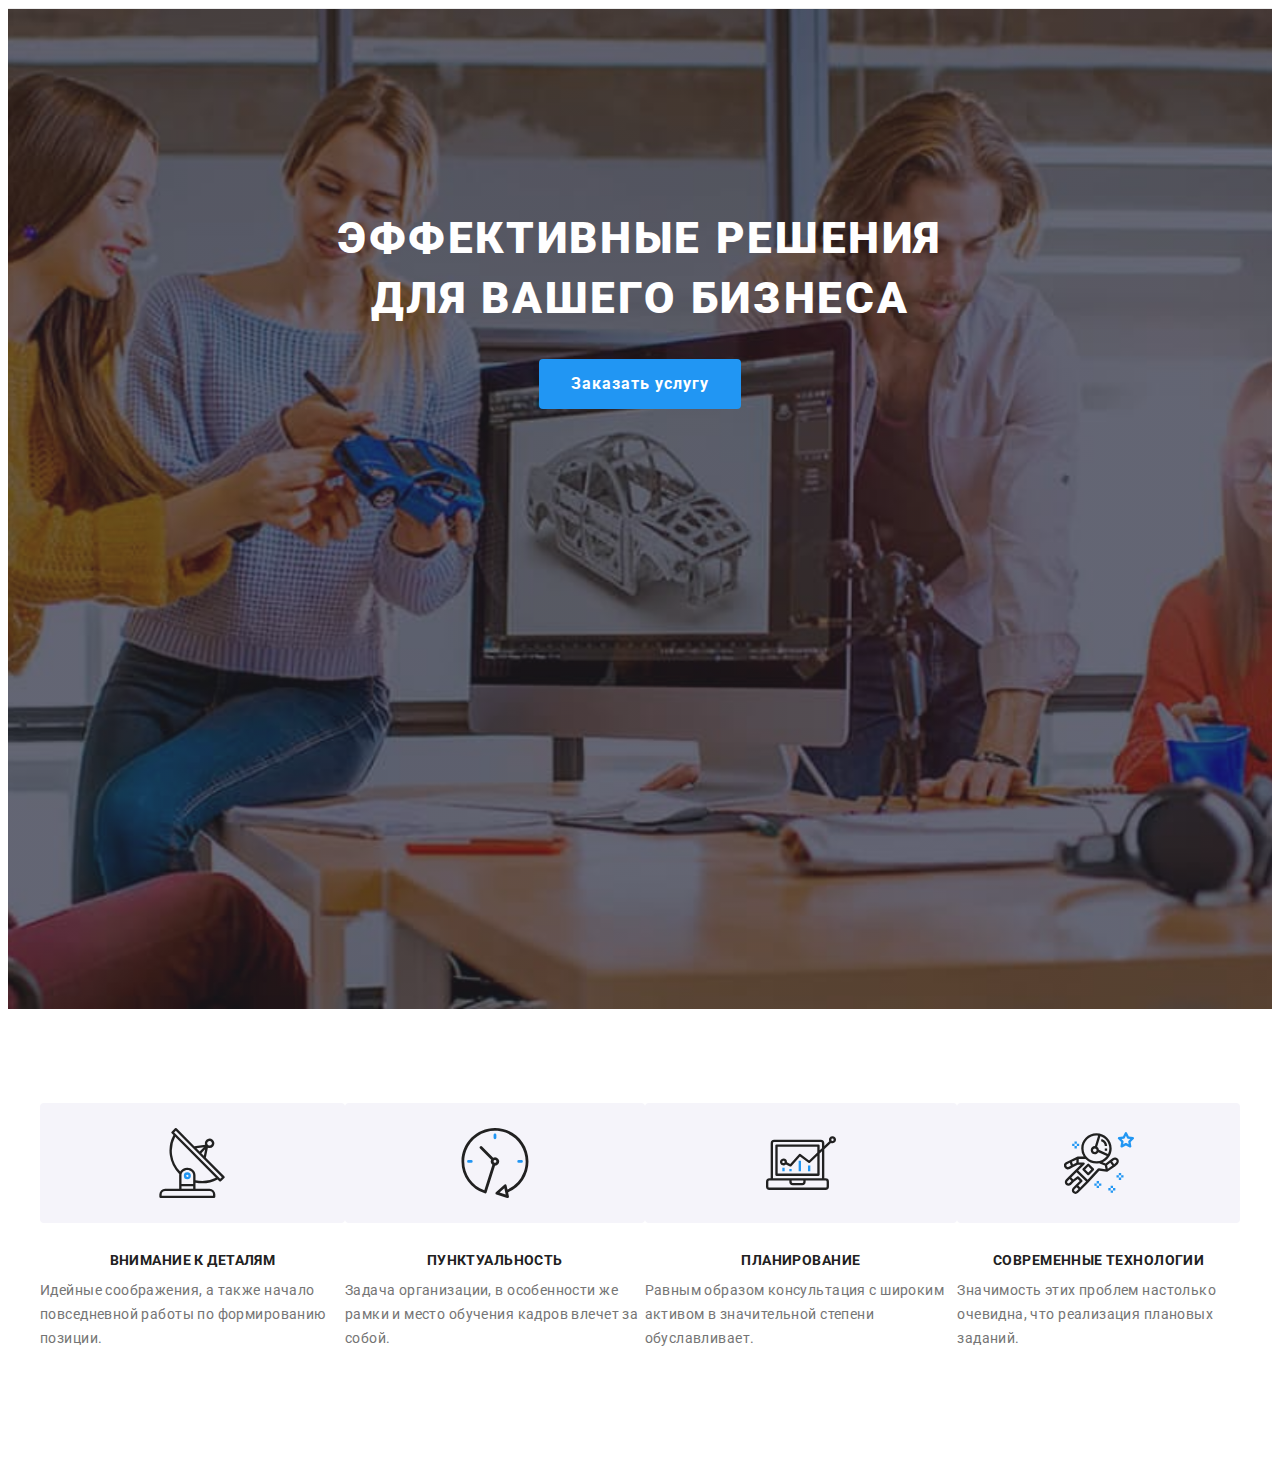
==== index.html @ 1b06b819 "add css" ====
<!DOCTYPE html>
<html lang="ru">

<head>
    <meta charset="UTF-8">
    <meta http-equiv="X-UA-Compatible" content="IE=edge">
    <meta name="viewport" content="width=device-width, initial-scale=1.0">
    <title>WebStudio</title>
    <link rel="preconnect" href="https://fonts.googleapis.com">
    <link rel="preconnect" href="https://fonts.gstatic.com" crossorigin>
    <link href="https://fonts.googleapis.com/css2?family=Raleway:wght@700&family=Roboto:wght@400;500;700;900&display=swap"
        rel="stylesheet">
    <link rel="stylesheet" href="https://cdnjs.cloudflare.com/ajax/libs/modern-normalize/1.1.0/modern-normalize.min.css"
        integrity="sha512-wpPYUAdjBVSE4KJnH1VR1HeZfpl1ub8YT/NKx4PuQ5NmX2tKuGu6U/JRp5y+Y8XG2tV+wKQpNHVUX03MfMFn9Q=="
        crossorigin="anonymous" referrerpolicy="no-referrer" />
    <link rel="stylesheet" href="./css/styles.css" />
    <link rel="stylesheet" href="./css/main.css" />
</head>

<body>

    <!--Шапка сайта-->
    
    <header class="header">
        <!-- <div class="container header__container">
            <a href="./index.html" class="logo"><span class="logo logo--accent">Web</span>Studio</a> -->

            <!--Навигация на другие страницы-->

            <!-- <nav class="site-nav">
                <ul class="site-nav__list">
                    <li class="site-nav__item">
                        <a href="./index.html" class="site-nav__link site-nav__link--current">Студия</a>
                    </li>
                    <li class="site-nav__item">
                        <a href="./portfolio.html" class="site-nav__link">Портфолио</a>
                    </li>
                    <li class="site-nav__item">
                        <a href="" class="site-nav__link">Контакты</a>
                    </li>
                </ul> -->
            </nav>

            <!--Контактная информация-->

            <!-- <ul class="contacts">
                <li class="contacts__item">                                           
                    <a href="mailto:info@devstudio.com" class="contacts__link contacts-link--padding">
                        <svg class="contacts__icon" width="16px" height="12px">
                        <use href="images/icons.svg#icon-envelope-hover"></use>
                    </svg>info@devstudio.com</a>
                </li>
                <li class="contacts__item">
                    <a href="tel:+380961111111" class="contacts__link contacts-link-header">
                        <svg class="contacts__icon" width="10px" height="16px">
                            <use href="images/icons.svg#icon-smartphone"></use>
                        </svg>+38 096 111 11 11</a>
                </li>
            </ul>
        </div> -->
    </header>

    <main>

        <!--Герой-->

        <section class="hero">
            <div class="container">

                <h1 class="hero__title">Эффективные решения <br/> для вашего бизнеса</h1>
                <button type="button" class="button" data-modal-open>Заказать услугу</button>
            </div>
        </section>

        <!-- Преимущества -->

        <section class="section">
            <div class="container">
                <h2 class="section__title visually-hidden">Наши преимущества</h2>
                <ul class="features">
                    <li class="features__item">
                        <div class="features__thumb">
                            <svg class="features__icon" width="70px" height="70px">
                                <use href="images/icons.svg#icon-antenna"></use>
                            </svg>
                        </div>
                        <h3 class="features__title">Внимание к деталям</h3>
                        <p class="features__text">Идейные соображения, а также начало повседневной работы по формированию позиции.</p>
                    </li>
                    <li class="features__item features__item--punctuality">
                        <div class="features__thumb">
                            <svg class="features__icon" width="70px" height="70px">
                                <use href="images/icons.svg#icon-clock"></use>
                            </svg>
                        </div>
                        <h3 class="features__title">Пунктуальность</h3>
                        <p class="features__text">Задача организации, в особенности же рамки и место обучения кадров влечет за собой.</p>
                    </li>
                    <li class="features__item features__item--planning">
                        <div class="features__thumb">
                            <svg class="features__icon" width="70px" height="70px">
                                <use href="images/icons.svg#icon-diagram"></use>
                            </svg>
                        </div>
                        <h3 class="features__title">Планирование</h3>
                        <p class="features__text">Равным образом консультация с широким активом в значительной степени обуславливает.</p>
                    </li>
                    <li class="features__item features__item--technologies">
                        <div class="features__thumb">
                            <svg class="features__icon" width="70px" height="70px">
                                <use href="images/icons.svg#icon-astronaut"></use>
                            </svg>
                        </div>
                        <h3 class="features__title">Современные технологии</h3>
                        <p class="features__text">Значимость этих проблем настолько очевидна, что реализация плановых заданий.</p>
                    </li>
                </ul>
            </div>
        </section>

        <!-- Род занятий -->

        <!-- <section class="section--work section">
            <div class="container">
                <h2 class="section__title">Чем мы занимаемся</h2>
                <ul class="work">
                    <li class="work__item">
                        <div class="work__wrap">
                            <img src="./images/programer-work-place.jpg" alt="Крупный план рабоего стола с планшетом и схемами разрботчика"
                                width="370" class="work-img">
                                <p class="work__text">Десктопные приложения</p>
                        </div>
                    </li>
                    <li class="work__item">
                        <div class="work__wrap">
                            <img src="./images/mobile-interface-design-process.jpg"
                                alt="Процесс разработки дизайна интерфейса мобильного приложения" width="370" class="work-img">
                            <p class="work__text">Мобильные приложения</p>
                        </div>
                    </li>
                    <li class="work__item">
                        <div class="work__wrap">
                            <img src="./images/web-design-choose-colour.jpg" alt="Творчиский момент выбора цветовой палитры веб дизайнером"
                                width="370" class="work-img">
                            <p class="work__text">Дизайнерские решения</p>
                        </div>
                    </li>
                </ul>
            </div>
        </section> -->

        <!--Команда-->

        <!-- <section class="section--team section">
            <div class="container">
                <h2 class="section__title">Наша команда</h2>
                <ul class="team">
                    <li class="team__item">
                        <img src="./images/Product-Designer.jpg" alt="Член команды. Product Designer" width="270" class="team-img">
                        <div class="team__wrap">
                            <h3 class="team__title">Игорь Демьяненко</h3>
                            <p class="team__content">Product Designer</p>
                            <ul class="socials">
                                <li class="socials__item">
                                    <a href="" class="socials__link">
                                        <svg class="socials__icon" width="20px" height="20px">
                                            <use href="images/icons.svg#icon-instagram"></use>
                                        </svg>
                                    </a>
                                </li>
                                <li class="socials__item">
                                    <a href="" class="socials__link">
                                        <svg class="socials__icon" width="20px" height="20px">
                                            <use href="images/icons.svg#icon-twitter"></use>
                                        </svg>
                                    </a>
                                </li>
                                <li class="socials__item">
                                    <a href="" class="socials__link">
                                        <svg class="socials__icon" width="20px" height="20px">
                                            <use href="images/icons.svg#icon-facebook"></use>
                                        </svg>
                                    </a>
                                </li>
                                <li class="socials__item">
                                    <a href="" class="socials__link">
                                        <svg class="socials__icon" width="20px" height="20px">
                                            <use href="images/icons.svg#icon-linkedin"></use>
                                        </svg>
                                    </a>
                                </li>
                            </ul>
                        </div>
                    </li>
                    <li class="team__item">
                        <img src="./images/Frontend-Developer.jpg" alt="Член команды. Frontend Developer" width="270" class="team-img">
                        <div class="team__wrap">
                            <h3 class="team__title">Ольга Репина</h3>
                            <p class="team__content">Frontend Developer</p>
                            <ul class="socials">
                                <li class="socials__item">
                                    <a href="" class="socials__link socials__link">
                                        <svg class="socials__icon" width="20px" height="20px">
                                            <use href="images/icons.svg#icon-instagram"></use>
                                        </svg>
                                    </a>
                                </li>
                                <li class="socials__item">
                                    <a href="" class="socials__link">
                                        <svg class="socials__icon" width="20px" height="20px">
                                            <use href="images/icons.svg#icon-twitter"></use>
                                        </svg>
                                    </a>
                                </li>
                                <li class="socials__item">
                                    <a href="" class="socials__link">
                                        <svg class="socials__icon" width="20px" height="20px">
                                            <use href="images/icons.svg#icon-facebook"></use>
                                        </svg>
                                    </a>
                                </li>
                                <li class="socials__item">
                                    <a href="" class="socials__link">
                                        <svg class="socials__icon" width="20px" height="20px">
                                            <use href="images/icons.svg#icon-linkedin"></use>
                                        </svg>
                                    </a>
                                </li>
                            </ul>
                        </div>
                    </li>
                    <li class="team__item">
                        <img src="./images/Marketing.jpg" alt="Член команды. Marketing" width="270" class="team-img">
                        <div class="team__wrap">
                            <h3 class="team__title">Николай Тарасов</h3>
                            <p class="team__content">Marketing</p>
                            <ul class="socials">
                                <li class="socials__item">
                                    <a href="" class="socials__link">
                                        <svg class="socials__icon" width="20px" height="20px">
                                            <use href="images/icons.svg#icon-instagram"></use>
                                        </svg>
                                    </a>
                                </li>
                                <li class="socials__item">
                                    <a href="" class="socials__link">
                                        <svg class="socials__icon" width="20px" height="20px">
                                            <use href="images/icons.svg#icon-twitter"></use>
                                        </svg>
                                    </a>
                                </li>
                                <li class="socials__item">
                                    <a href="" class="socials__link">
                                        <svg class="socials__icon" width="20px" height="20px">
                                            <use href="images/icons.svg#icon-facebook"></use>
                                        </svg>
                                    </a>
                                </li>
                                <li class="socials__item">
                                    <a href="" class="socials__link">
                                        <svg class="socials__icon" width="20px" height="20px">
                                            <use href="images/icons.svg#icon-linkedin"></use>
                                        </svg>
                                    </a>
                                </li>
                            </ul>
                        </div>
                    </li>
                    <li class="team__item">
                        <img src="./images/UI-Designer.jpg" alt="Член команды. UI Designer" width="270" class="team-img">
                        <div class="team__wrap">
                            <h3 class="team__title">Михаил Ермаков</h3>
                            <p class="team__content">UI Designer</p>
                            <ul class="socials">
                                <li class="socials__item">
                                    <a href="" class="socials__link">
                                        <svg class="socials__icon" width="20px" height="20px">
                                            <use href="images/icons.svg#icon-instagram"></use>
                                        </svg>
                                    </a>
                                </li>
                                <li class="socials__item">
                                    <a href="" class="socials__link">
                                        <svg class="socials__icon" width="20px" height="20px">
                                            <use href="images/icons.svg#icon-twitter"></use>
                                        </svg>
                                    </a>
                                </li>
                                <li class="socials__item">
                                    <a href="" class="socials__link">
                                        <svg class="socials__icon" width="20px" height="20px">
                                            <use href="images/icons.svg#icon-facebook"></use>
                                        </svg>
                                    </a>
                                </li>
                                <li class="socials__item">
                                    <a href="" class="socials__link">
                                        <svg class="socials__icon" width="20px" height="20px">
                                            <use href="images/icons.svg#icon-linkedin"></use>
                                        </svg>
                                    </a>
                                </li>
                            </ul>
                        </div>
                    </li>
                </ul>
            </div>
        </section> -->

        <!-- Clients -->
        <!-- <section class="clients-section section">
            <div class="container">
                <h2 class="section__title">Постоянные клиенты</h2>
                <ul class="clients">
                    <li class="clients__item">
                        <a href="" class="clients__link">
                            <svg class="clients__icon" width="106px" height="60px">
                                <use href="images/icons.svg#icon-Logo-1"></use>
                            </svg>
                        </a>
                    </li>
                    <li class="clients__item">
                        <a href="" class="clients__link">
                            <svg class="clients__icon" width="106px" height="60px">
                                <use href="images/icons.svg#icon-Logo-2"></use>
                            </svg>
                        </a>
                    </li>
                    <li class="clients__item">
                        <a href="" class="clients__link">
                            <svg class="clients__icon" width="106px" height="60px">
                                <use href="images/icons.svg#icon-Logo-3"></use>
                            </svg>
                        </a>
                    </li>
                    <li class="clients__item">
                        <a href="" class="clients__link">
                            <svg class="clients__icon" width="106px" height="60px">
                                <use href="images/icons.svg#icon-Logo-4"></use>
                            </svg>
                        </a>
                    </li>
                    <li class="clients__item">
                        <a href="" class="clients__link">
                            <svg class="clients__icon" width="106px" height="60px">
                                <use href="images/icons.svg#icon-Logo-5"></use>
                            </svg>
                        </a>
                    </li>
                    <li class="clients__item">
                        <a href="" class="clients__link">
                            <svg class="clients__icon" width="106px" height="60px">
                                <use href="images/icons.svg#icon-Logo-6"></use>
                            </svg>
                        </a>
                    </li>
                </ul>
            </div>
        </section>  -->

    </main>

    <!--Футер-->

    <!-- <footer class="footer">
        <section class="container container--footer">
            <div class="footer__address">
            <a href="./index.html" class="logo logo--white"><span class="logo logo--accent">Web</span>Studio</a>
            <address class="address__page">
                <ul class="address">
                    <li class="address__item">
                        <a href="https://goo.gl/maps/abhT5cTDyqeb4DfZ7" target="_blank" rel="noopener noreferrer" class="location link">г. Киев,
                            пр-т Леси Украинки, 26</a>
                        </li>
                    <li class="address__item">
                        <a href="mailto:info@example.com" class="contacts__link contacts__link-address">info@example.com</a>
                    </li>
                    <li class="address__item">
                        <a href="tel:+380991111111" class="contacts__link contacts__link-address">+38 099 111 11 11</a>
                    </li>
                </ul>
            </address>
            </div>
            <div class="join">
                <h3 class="join__title">присоединяйтесь</h3>
                <ul class="socials socials--margin">
                    <li class="socials__item ">
                        <a href="" class="socials__link">
                            <svg class="socials__icon" width="20px" height="20px">
                                <use href="images/icons.svg#icon-instagram"></use>
                            </svg>
                        </a>
                    </li>
                    <li class="socials__item ">
                        <a href="" class="socials__link">
                            <svg class="socials__icon" width="20px" height="20px">
                                <use href="images/icons.svg#icon-twitter"></use>
                            </svg>
                        </a>
                    </li>
                    <li class="socials__item ">
                        <a href="" class="socials__link">
                            <svg class="socials__icon" width="20px" height="20px">
                                <use href="images/icons.svg#icon-facebook"></use>
                            </svg>
                        </a>
                    </li>
                    <li class="socials__item ">
                        <a href="" class="socials__link">
                            <svg class="socials__icon" width="20px" height="20px">
                                <use href="images/icons.svg#icon-linkedin"></use>
                            </svg>
                        </a>
                    </li>
                </ul>
            </div>
            <div class="sub">
                <h3 class="join__title">Подпишитесь на рассылку</h3>
                <form class="sub__form">
                    <div class="sub__wrap">
                        <label for="user-email"></label>
                        <input 
                            type="text" 
                            name="user-email" 
                            id="user-email"
                            class="sub__input"
                            placeholder="E-mail"
                            required>
                        <button class="button sub__btn"><span>Подписаться</span>
                            <svg width="24px" height="24px" class="sub__icon">
                                <use href="./images/icons.svg#icon-send"></use>
                            </svg>
                        </button>
                    </div>
                </form>
            </div>
        </section>
    </footer> -->

    <!-- Модальное окно -->

    <!-- <div class="backdrop is-hidden" data-modal>
        <div class="modal">
            <button class="modal__close-button" data-modal-close>
                <svg width="11px" height="11px">
                    <use href="images/icons.svg#icon-close-btn"></use>
                </svg>
            </button>
            <p class="modal__title">Оставьте свои данные, мы вам перезвоним</p>
            <form class="modal__form">
                <label class="modal__label">Имя 
                    <span class="modal__input-wrap">
                        <input type="text" name="user-name" class="modal__input" required> 
                        <svg width="18px" height="18px" class="modal__icon">
                            <use href="./images/icons.svg#icon-person-black"></use>
                        </svg>
                    </span>
                </label>
                <label class="modal__label">Телефон
                    <span class="modal__input-wrap">
                        <input type="text" name="user-tel" class="modal__input" required>
                        <svg width="18px" height="18px" class="modal__icon">
                            <use href="./images/icons.svg#icon-phone-black"></use>
                        </svg>
                    </span>
                </label>
                <label class="modal__label">Почта
                    <span class="modal__input-wrap">
                        <input type="text" name="user-mail" class="modal__input" required>
                        <svg width="18px" height="18px" class="modal__icon">
                            <use href="./images/icons.svg#icon-email-black"></use>
                        </svg>
                    </span>
                </label>            
                <label class="modal__label">Комментарий
                    <textarea name="modal__coments" class="modal__coments" placeholder="Введите текст"></textarea>
                </label>
                <div class="modal__check-wrap">
                    <input type="checkbox" class="modal__check visually-hidden" id="modal__check" name="modal__check" />
                    <label for="modal__check" class="modal__check-text">
                        <span class="modal__check-span">
                            <svg class="modal__check-icon" width="16" height="15">
                                <use href="./images/icons.svg#icon-check">
                                </use>
                            </svg>
                        </span>
                        Соглашаюсь с рассылкой и принимаю &#160; <a href="" class="modal__check-link">Условия договора</a>
                    </label>
                </div>  
                <div class="modal__btn">               
                <button type="submit" class="button">Отправить</button>
                </div> 
                
            </form>
        </div>
    </div> -->

    <script src="./js/modal.js"></script>

</body>

</html>
---- css/styles.css ----
/* Header */
/* Hero */
/* Button */
/* Section */
/* Features */
/* Work */
/* Team */
/* Socials */
/* Clients */
/* Footer */
/* Join */

/* Portfolio Page */

/*Filter */
/* Portfolio */
/* Modal */
/* Sub */
---- css/main.css ----
:root {
  --title-text-color: #212121;
  --primary-text-color: #757575;
  --accent-color: #2196f3;
  --secondary-bgc: #f5f4fa;
  --primary-white-color: #ffffff;
  --primary-black-color: #000000;
  --secondary-black-color: #2f303a;
  --secondary-btn-color: #188ce8;
  --secondary-border-color: #eeeeee;
  --primary-border-color: #ececec;
  --border-color: #afb1b8;
  --socials-bg-color: rgba(255, 255, 255, 0.1);
  --top-color: rgba(33, 150, 243, 0.9);
}

ul {
  padding: 0;
  margin: 0;
  list-style: none;
}

h1,
h2,
h3,
p {
  margin: 0;
}

.section.no-padding {
  padding-top: 0;
  padding-bottom: 0;
}

body {
  background-color: var(--primary-white-color);
  color: var(--primary-text-color);
  font-family: 'Roboto', sans-serif;
  letter-spacing: 0.03em;
  font-size: 14px;
  line-height: 1.14;
  -webkit-box-sizing: border-box;
  box-sizing: border-box;
}

img {
  display: block;
  max-width: 100%;
  height: auto;
}

.visually-hidden {
  position: absolute;
  white-space: nowrap;
  width: 1px;
  height: 1px;
  overflow: hidden;
  border: 0;
  padding: 0;
  clip: rect(0 0 0 0);
  -webkit-clip-path: inset(50%);
  clip-path: inset(50%);
  margin: -1px;
}

.is-hidden {
  opacity: 0;
  pointer-events: none;
  visibility: hidden;
}

.container {
  margin: auto auto;
  padding: 0 15px;
}

@media screen and (min-width: 480px) {
  .container {
    width: 480px;
  }
}
@media screen and (min-width: 768px) {
  .container {
    width: 768px;
  }
}
@media screen and (min-width: 1200px) {
  .container {
    width: 1200px;
  }
}

.button {
  padding: 10px 32px;
  border-radius: 4px;
  min-width: 200px;
  font-weight: 700;
  font-size: 16px;
  line-height: 1.88;
  letter-spacing: 0.06em;
  text-align: center;
  cursor: pointer;
  border: none;
  font-family: inherit;
  -webkit-transition: background-color 250ms cubic-bezier(0.4, 0, 0.2, 1);
  transition: background-color 250ms cubic-bezier(0.4, 0, 0.2, 1);
  color: var(--primary-white-color);
  background-color: var(--accent-color);
}

.button:hover,
.button:focus {
  background-color: var(--secondary-btn-color);
}

.logo {
  font-family: 'Raleway', sans-serif;
  font-size: 26px;
  line-height: 1.2;
  font-weight: 700;
  text-decoration: none;
  color: var(--primary-black-color);
}

.logo--white {
  color: var(--primary-white-color);
}

.logo--accent {
  color: var(--accent-color);
}

.site-nav {
  margin-left: 93px;
  font-weight: 500;
  letter-spacing: 0.02em;
  color: var(--title-text-color);
}

.site-nav__list {
  display: -webkit-box;
  display: -ms-flexbox;
  display: flex;
}

.site-nav__item + .site-nav__item {
  margin-left: 50px;
}

.site-nav__link {
  display: block;
  padding: 32px 0;
  text-decoration: none;
  position: relative;
  -webkit-transition: color 250ms cubic-bezier(0.4, 0, 0.2, 1);
  transition: color 250ms cubic-bezier(0.4, 0, 0.2, 1);
  color: var(--title-text-color);
}

.site-nav__link:hover,
.site-nav__link:focus {
  color: var(--accent-color);
}

.site-nav__link--current {
  color: var(--accent-color);
}

.site-nav__link--current::after {
  content: '';
  width: 100%;
  height: 4px;
  position: absolute;
  background-color: var(--accent-color);
  left: 0;
  bottom: -1px;
  border-radius: 2px;
}

.contacts {
  display: -webkit-box;
  display: -ms-flexbox;
  display: flex;
  -webkit-box-align: center;
  -ms-flex-align: center;
  align-items: center;
  margin-left: auto;
  font-weight: 500;
  letter-spacing: 0.02em;
}

.contacts__item + .contacts__item {
  margin-left: 50px;
}

.contacts__icon {
  margin-right: 10px;
  fill: currentColor;
}

.contacts__icon:hover {
  fill: var(--accent-color);
}

.contacts__link {
  display: -webkit-box;
  display: -ms-flexbox;
  display: flex;
  padding: 32px 0;
  -webkit-box-align: center;
  -ms-flex-align: center;
  align-items: center;
  -webkit-transition: color 250ms cubic-bezier(0.4, 0, 0.2, 1);
  transition: color 250ms cubic-bezier(0.4, 0, 0.2, 1);
  color: var(--primary-text-color);
  text-decoration: none;
}

.contacts__link-address {
  padding: 0;
}

.contacts__link:hover,
.contacts__link:focus {
  color: var(--accent-color);
}

.backdrop {
  position: fixed;
  top: 0;
  width: 100vw;
  height: 100vh;
  -webkit-transition: opacity 250ms cubic-bezier(0.4, 0, 0.2, 1),
    visibility 250ms cubic-bezier(0.4, 0, 0.2, 1);
  transition: opacity 250ms cubic-bezier(0.4, 0, 0.2, 1),
    visibility 250ms cubic-bezier(0.4, 0, 0.2, 1);
  background-color: rgba(0, 0, 0, 0.2);
}

.modal {
  position: absolute;
  top: 50%;
  left: 50%;
  -webkit-transform: translate(-50%, -50%);
  transform: translate(-50%, -50%);
  padding: 40px;
  width: 528px;
  height: 581px;
  background-color: var(--primary-white-color);
  -webkit-box-shadow: 0px 1px 3px rgba(0, 0, 0, 0.12), 0px 1px 1px rgba(0, 0, 0, 0.14),
    0px 2px 1px rgba(0, 0, 0, 0.2);
  box-shadow: 0px 1px 3px rgba(0, 0, 0, 0.12), 0px 1px 1px rgba(0, 0, 0, 0.14),
    0px 2px 1px rgba(0, 0, 0, 0.2);
  border-radius: 4px;
}

.modal__close-button {
  position: absolute;
  top: 8px;
  right: 8px;
  width: 30px;
  height: 30px;
  background-color: transparent;
  border: 1px solid rgba(0, 0, 0, 0.1);
  border-radius: 50%;
  -webkit-transition: fill 250ms cubic-bezier(0.4, 0, 0.2, 1);
  transition: fill 250ms cubic-bezier(0.4, 0, 0.2, 1);
  cursor: pointer;
}

.modal__close-button:focus,
.modal__close-button:hover {
  fill: var(--accent-color);
}

.modal__title {
  margin-bottom: 12px;
  font-weight: 700;
  font-size: 20px;
  line-height: 1.15;
  text-align: center;
  color: var(--title-text-color);
}

.modal__icon {
  position: absolute;
  left: 12px;
  top: 50%;
  -webkit-transform: translateY(-50%);
  transform: translateY(-50%);
}

.modal__label {
  display: block;
  margin-bottom: 10px;
  font-size: 12px;
  line-height: 1.17;
  letter-spacing: 0.01em;
}

.modal__form > .modal__label:nth-child(4) {
  margin-bottom: 0px;
}

.modal__input {
  padding-left: 35px;
  width: 100%;
  height: 40px;
  border: 1px solid rgba(33, 33, 33, 0.2);
  border-radius: 4px;
}

.modal__input-wrap {
  display: block;
  position: relative;
  margin-top: 4px;
}

.modal__coments {
  display: block;
  margin-top: 4px;
  padding: 12px 16px;
  width: 100%;
  height: 120px;
  font-size: 12px;
  line-height: 14px;
  letter-spacing: 0.01em;
  color: rgba(117, 117, 117, 0.5);
  border: 1px solid rgba(33, 33, 33, 0.2);
  border-radius: 4px;
  resize: none;
}

.modal__coments::-webkit-input-placeholder {
  color: rgba(117, 117, 117, 0.5);
}

.modal__coments:-ms-input-placeholder {
  color: rgba(117, 117, 117, 0.5);
}

.modal__coments::-ms-input-placeholder {
  color: rgba(117, 117, 117, 0.5);
}

.modal__coments::placeholder {
  color: rgba(117, 117, 117, 0.5);
}

.modal__btn {
  display: -webkit-box;
  display: -ms-flexbox;
  display: flex;
  -webkit-box-pack: center;
  -ms-flex-pack: center;
  justify-content: center;
  margin-top: 30px;
}

.modal__input:focus,
.modal__coments:focus,
.modal__check:focus {
  outline: 1px solid var(--accent-color);
  border: transparent;
}

.modal__input:focus + .modal__icon {
  fill: var(--accent-color);
}

.modal__check-wrap {
  display: -webkit-box;
  display: -ms-flexbox;
  display: flex;
  -webkit-box-pack: center;
  -ms-flex-pack: center;
  justify-content: center;
  margin-top: 20px;
}

.modal__check-text {
  display: -webkit-box;
  display: -ms-flexbox;
  display: flex;
  -webkit-box-align: center;
  -ms-flex-align: center;
  align-items: center;
  letter-spacing: 1.71;
}

.modal__check-link {
  color: var(--accent-color);
  text-decoration: underline;
  cursor: pointer;
}

.modal__check-span {
  display: -webkit-box;
  display: -ms-flexbox;
  display: flex;
  -webkit-box-align: center;
  -ms-flex-align: center;
  align-items: center;
  -webkit-box-pack: center;
  -ms-flex-pack: center;
  justify-content: center;
  margin-right: 5px;
  width: 16px;
  height: 15px;
  border: 2px solid var(--title-text-color);
  border-radius: 2px;
}

.modal__check-icon {
  fill: transparent;
}

.modal__check:checked + .modal__check-text > .modal__check-span {
  background-color: var(--accent-color);
  border: none;
}

.modal__check:focus + .modal__check-text > .modal__check-span {
  outline: 2px solid var(--accent-color);
  border: none;
}

.section {
  padding-top: 94px;
  padding-bottom: 94px;
}

.section__title {
  margin-top: 0;
  margin-bottom: 50px;
  font-weight: 700;
  font-size: 36px;
  line-height: 1.17;
  text-align: center;
  color: var(--title-text-color);
}

.section--team {
  background-color: var(--secondary-bgc);
}

.section--work {
  padding-top: 0;
}

.socials {
  display: -webkit-box;
  display: -ms-flexbox;
  display: flex;
  -webkit-box-pack: center;
  -ms-flex-pack: center;
  justify-content: center;
  margin-top: 16px;
}

.socials--margin {
  margin-top: 20px;
}

.socials__item {
  width: 44px;
  height: 44px;
}

.socials__item + .socials__item {
  margin-left: 10px;
}

.socials__link {
  display: -webkit-box;
  display: -ms-flexbox;
  display: flex;
  -webkit-box-align: center;
  -ms-flex-align: center;
  align-items: center;
  -webkit-box-pack: center;
  -ms-flex-pack: center;
  justify-content: center;
  width: 100%;
  height: 100%;
  -webkit-transition: background-color 250ms cubic-bezier(0.4, 0, 0.2, 1),
    color 250ms cubic-bezier(0.4, 0, 0.2, 1);
  transition: background-color 250ms cubic-bezier(0.4, 0, 0.2, 1),
    color 250ms cubic-bezier(0.4, 0, 0.2, 1);
  color: #afb1b8;
  outline: var(--accent-color);
  background-color: var(--socials-bg-color);
  border-radius: 50%;
}

.socials__link:hover,
.socials__link:focus {
  background-color: var(--accent-color);
  color: var(--primary-white-color);
}

.socials__icon {
  fill: currentColor;
}

.join {
  margin-left: 70px;
}

.join__title {
  font-family: Roboto;
  font-weight: 700;
  font-size: 14px;
  line-height: 1.14;
  letter-spacing: 0.03em;
  color: var(--primary-white-color);
  text-transform: uppercase;
}

.filter {
  display: -webkit-box;
  display: -ms-flexbox;
  display: flex;
  -webkit-box-pack: center;
  -ms-flex-pack: center;
  justify-content: center;
  margin-bottom: 50px;
}

.filter__button {
  font-family: inherit;
  color: var(--title-text-color);
  font-weight: 500;
  font-size: 16px;
  line-height: 1.62;
  letter-spacing: 0.03em;
  text-align: center;
  cursor: pointer;
  padding: 6px 22px;
  border-radius: 4px;
  outline: none;
  -webkit-transition: background-color 250ms cubic-bezier(0.4, 0, 0.2, 1),
    color 250ms cubic-bezier(0.4, 0, 0.2, 1), -webkit-box-shadow 250ms cubic-bezier(0.4, 0, 0.2, 1);
  transition: background-color 250ms cubic-bezier(0.4, 0, 0.2, 1),
    color 250ms cubic-bezier(0.4, 0, 0.2, 1), -webkit-box-shadow 250ms cubic-bezier(0.4, 0, 0.2, 1);
  transition: background-color 250ms cubic-bezier(0.4, 0, 0.2, 1),
    box-shadow 250ms cubic-bezier(0.4, 0, 0.2, 1), color 250ms cubic-bezier(0.4, 0, 0.2, 1);
  transition: background-color 250ms cubic-bezier(0.4, 0, 0.2, 1),
    box-shadow 250ms cubic-bezier(0.4, 0, 0.2, 1), color 250ms cubic-bezier(0.4, 0, 0.2, 1),
    -webkit-box-shadow 250ms cubic-bezier(0.4, 0, 0.2, 1);
  border: none;
}

.filter__button:focus,
.filter__button:hover {
  color: var(--primary-white-color);
  background-color: var(--accent-color);
  -webkit-box-shadow: 0px 1px 1px rgba(0, 0, 0, 0.12), 0px 4px 4px rgba(0, 0, 0, 0.06),
    1px 4px 6px rgba(0, 0, 0, 0.16);
  box-shadow: 0px 1px 1px rgba(0, 0, 0, 0.12), 0px 4px 4px rgba(0, 0, 0, 0.06),
    1px 4px 6px rgba(0, 0, 0, 0.16);
  border-radius: 4px;
  border: none;
}

.filter__item + .filter__item {
  margin-left: 8px;
}

.sub {
  margin-left: 93px;
}

.sub__form {
  margin-top: 20px;
}

.sub__wrap {
  display: -webkit-box;
  display: -ms-flexbox;
  display: flex;
  -webkit-box-pack: center;
  -ms-flex-pack: center;
  justify-content: center;
}

.sub__input {
  padding-left: 16px;
  width: 358px;
  height: 50px;
  font-size: 16px;
  line-height: 1.25;
  background-color: transparent;
  -webkit-filter: drop-shadow(0px 4px 4px rgba(0, 0, 0, 0.15));
  filter: drop-shadow(0px 4px 4px rgba(0, 0, 0, 0.15));
  border: 1px solid rgba(255, 255, 255, 0.3);
  border-radius: 4px;
  color: rgba(255, 255, 255, 0.6);
}

.sub__btn {
  display: -webkit-box;
  display: -ms-flexbox;
  display: flex;
  -webkit-box-align: center;
  -ms-flex-align: center;
  align-items: center;
  margin-left: 12px;
  padding-left: 29px;
}

.sub__icon {
  margin-left: 10px;
}

.header {
  border-bottom: 1px solid var(--primary-border-color);
}

.header__container {
  display: -webkit-box;
  display: -ms-flexbox;
  display: flex;
  -webkit-box-align: center;
  -ms-flex-align: center;
  align-items: center;
}

.hero {
  padding: 118px 0px;
  max-width: 1600px;
  height: 400px;
  margin-left: auto;
  margin-right: auto;
  text-align: center;
  letter-spacing: 0.06em;
  background-color: var(--secondary-black-color);
  background-image: linear-gradient(rgba(47, 48, 58, 0.4), rgba(47, 48, 58, 0.4)),
    url(../images/hero-bg.jpg);
  background-repeat: no-repeat;
  background-position: center;
  background-size: cover;
}

@media screen and (min-width: 768px) {
  .hero {
    padding: 118px 0px;
    height: 400px;
  }
}

@media screen and (min-width: 1200px) {
  .hero {
    padding: 200px 0;
    height: 600px;
  }
}

.hero__title {
  margin-left: auto;
  margin-right: auto;
  margin-top: 0;
  margin-bottom: 30px;
  /* width: 360px; */
  font-weight: 900;
  font-size: 26px;
  line-height: 1.62;
  letter-spacing: 0.06em;
  text-transform: uppercase;
  color: var(--primary-white-color);
}
@media screen and (min-width: 768px) {
  .hero__title {
    /* width: 360px; */
    font-size: 26px;
    line-height: 1.62;
  }
}

@media screen and (min-width: 1200px) {
  .hero__title {
    width: 696px;
    font-size: 44px;
    line-height: 1.36;
  }
}

.features {
  /* margin-left: -30px; */
}
@media screen and (min-width: 768px) {
  .features {
    display: -webkit-box;
    display: -ms-flexbox;
    display: flex;
  }
}

@media screen and (min-width: 1200px) {
  .features {
    display: -webkit-box;
    display: -ms-flexbox;
    display: flex;
  }
}

.features__item {
  /* margin-left: 30px; */
  /* width: 270px; */
}

.features__item:not(:last-child) {
  margin-bottom: 30px;
}

.features__thumb {
  display: -webkit-box;
  display: -ms-flexbox;
  display: flex;
  -webkit-box-pack: center;
  -ms-flex-pack: center;
  justify-content: center;
  -webkit-box-align: center;
  -ms-flex-align: center;
  align-items: center;
  margin-bottom: 30px;
  height: 120px;
  background-color: var(--secondary-bgc);
  border-radius: 4px;
}

.features__title {
  margin-top: 0;
  margin-bottom: 10px;
  text-align: center;
  font-weight: 700;
  font-size: 14px;
  text-transform: uppercase;
  color: var(--title-text-color);
}

.features__text {
  margin-top: 0;
  margin-bottom: 0;
  line-height: 1.71;
  /* width: 270px; */
}

.work {
  display: -webkit-box;
  display: -ms-flexbox;
  display: flex;
  -ms-flex-wrap: wrap;
  flex-wrap: wrap;
  margin-left: -30px;
}

.work__item {
  -ms-flex-preferred-size: calc(100% / 3 - 30px);
  flex-basis: calc(100% / 3 - 30px);
  margin-left: 30px;
}

.work__wrap {
  position: relative;
}

.work__text {
  display: -webkit-box;
  display: -ms-flexbox;
  display: flex;
  -webkit-box-pack: center;
  -ms-flex-pack: center;
  justify-content: center;
  -webkit-box-align: center;
  -ms-flex-align: center;
  align-items: center;
  position: absolute;
  bottom: 0;
  left: 0;
  width: 100%;
  height: 70px;
  font-weight: 700;
  text-transform: uppercase;
  color: var(--primary-white-color);
  background: rgba(47, 48, 58, 0.8);
}

.team {
  display: -webkit-box;
  display: -ms-flexbox;
  display: flex;
  -ms-flex-wrap: wrap;
  flex-wrap: wrap;
  margin-left: -30px;
}

.team__title {
  margin-top: 0;
  margin-bottom: 10px;
  font-weight: 500;
  font-size: 16px;
  line-height: 1.19;
  color: var(--title-text-color);
}

.team__content {
  font-size: 16px;
  line-height: 1.19;
}

.team__wrap {
  padding: 30px 0;
}

.team__item {
  -ms-flex-preferred-size: calc(100% / 4 - 30px);
  flex-basis: calc(100% / 4 - 30px);
  margin-left: 30px;
  text-align: center;
  background-color: var(--primary-white-color);
  -webkit-box-shadow: 0px 1px 3px rgba(0, 0, 0, 0.12), 0px 1px 1px rgba(0, 0, 0, 0.14),
    0px 2px 1px rgba(0, 0, 0, 0.2);
  box-shadow: 0px 1px 3px rgba(0, 0, 0, 0.12), 0px 1px 1px rgba(0, 0, 0, 0.14),
    0px 2px 1px rgba(0, 0, 0, 0.2);
  border-radius: 0px 0px 4px 4px;
}

.clients {
  display: -webkit-box;
  display: -ms-flexbox;
  display: flex;
}

.clients__item {
  width: 170px;
  height: 92px;
}

.clients__item:not(:first-child) {
  margin-left: 30px;
}

.clients__link {
  display: -webkit-box;
  display: -ms-flexbox;
  display: flex;
  -webkit-box-pack: center;
  -ms-flex-pack: center;
  justify-content: center;
  -webkit-box-align: center;
  -ms-flex-align: center;
  align-items: center;
  margin: auto;
  width: 100%;
  height: 100%;
  -webkit-box-sizing: border-box;
  box-sizing: border-box;
  -webkit-transition: color 250ms cubic-bezier(0.4, 0, 0.2, 1),
    border 250ms cubic-bezier(0.4, 0, 0.2, 1);
  transition: color 250ms cubic-bezier(0.4, 0, 0.2, 1), border 250ms cubic-bezier(0.4, 0, 0.2, 1);
  color: var(--border-color);
  outline: var(--accent-color);
  border: 1px solid var(--border-color);
  border-radius: 4px;
}

.clients__link:hover,
.clients__link:focus {
  color: var(--accent-color);
  border: 1px solid var(--accent-color);
}

.clients__icon {
  fill: currentColor;
}

.container--footer {
  display: -webkit-box;
  display: -ms-flexbox;
  display: flex;
  -webkit-box-align: baseline;
  -ms-flex-align: baseline;
  align-items: baseline;
}

.footer {
  background-color: var(--secondary-black-color);
  padding-top: 60px;
  padding-bottom: 60px;
}

.footer__address {
  -webkit-box-flex: 1;
  -ms-flex-positive: 1;
  flex-grow: 1;
}

.address {
  font-size: 14px;
  line-height: 1.71;
}

.address__page {
  margin-top: 20px;
}

.address__item {
  font-style: normal;
  list-style: none;
}

.address__item:not(:last-child) {
  margin-bottom: 9px;
}

.location {
  color: var(--primary-white-color);
  text-decoration: none;
}

.portfolio {
  padding-top: 94px;
  padding-bottom: 94px;
}

.portfolio__title {
  margin-bottom: 4px;
  font-weight: 700;
  font-size: 18px;
  line-height: 2;
  letter-spacing: 0.06em;
  color: var(--title-text-color);
}

.portfolio__text {
  font-size: 16px;
  line-height: 1.87;
  color: var(--primary-text-color);
}

.portfolio__list {
  display: -webkit-box;
  display: -ms-flexbox;
  display: flex;
  -ms-flex-wrap: wrap;
  flex-wrap: wrap;
  margin-left: -30px;
  margin-bottom: -30px;
}

.portfolio__item {
  -ms-flex-preferred-size: calc(100% / 3 - 30px);
  flex-basis: calc(100% / 3 - 30px);
  margin-left: 30px;
  margin-bottom: 30px;
  background-color: var(--primary-white-color);
}

.portfolio__link {
  display: block;
  text-decoration: none;
  outline: none;
  -webkit-transition: -webkit-box-shadow 250ms cubic-bezier(0.4, 0, 0.2, 1);
  transition: -webkit-box-shadow 250ms cubic-bezier(0.4, 0, 0.2, 1);
  transition: box-shadow 250ms cubic-bezier(0.4, 0, 0.2, 1);
  transition: box-shadow 250ms cubic-bezier(0.4, 0, 0.2, 1),
    -webkit-box-shadow 250ms cubic-bezier(0.4, 0, 0.2, 1);
}

.portfolio__link:hover,
.portfolio__link:focus {
  -webkit-box-shadow: 0px 1px 1px rgba(0, 0, 0, 0.12), 0px 4px 4px rgba(0, 0, 0, 0.06),
    1px 4px 6px rgba(0, 0, 0, 0.16);
  box-shadow: 0px 1px 1px rgba(0, 0, 0, 0.12), 0px 4px 4px rgba(0, 0, 0, 0.06),
    1px 4px 6px rgba(0, 0, 0, 0.16);
}

.portfolio__frame {
  padding: 20px 24px;
  border: 1px solid var(--secondary-border-color);
}

.portfolio__link:hover .portfolio__top-text,
.portfolio__link:focus .portfolio__top-text {
  -webkit-transform: translateY(0);
  transform: translateY(0);
}

.portfolio__wrap {
  position: relative;
  overflow: hidden;
}

.portfolio__top-text {
  position: absolute;
  -webkit-transform: translateY(101%);
  transform: translateY(101%);
  -webkit-transition: -webkit-transform 250ms cubic-bezier(0.4, 0, 0.2, 1);
  transition: -webkit-transform 250ms cubic-bezier(0.4, 0, 0.2, 1);
  transition: transform 250ms cubic-bezier(0.4, 0, 0.2, 1);
  transition: transform 250ms cubic-bezier(0.4, 0, 0.2, 1),
    -webkit-transform 250ms cubic-bezier(0.4, 0, 0.2, 1);
  top: 0;
  left: 0;
  padding: 63px 24px;
  height: 100%;
  font-size: 18px;
  line-height: 1.56;
  color: var(--primary-white-color);
  background-color: var(--top-color);
}
/*# sourceMappingURL=main.css.map */
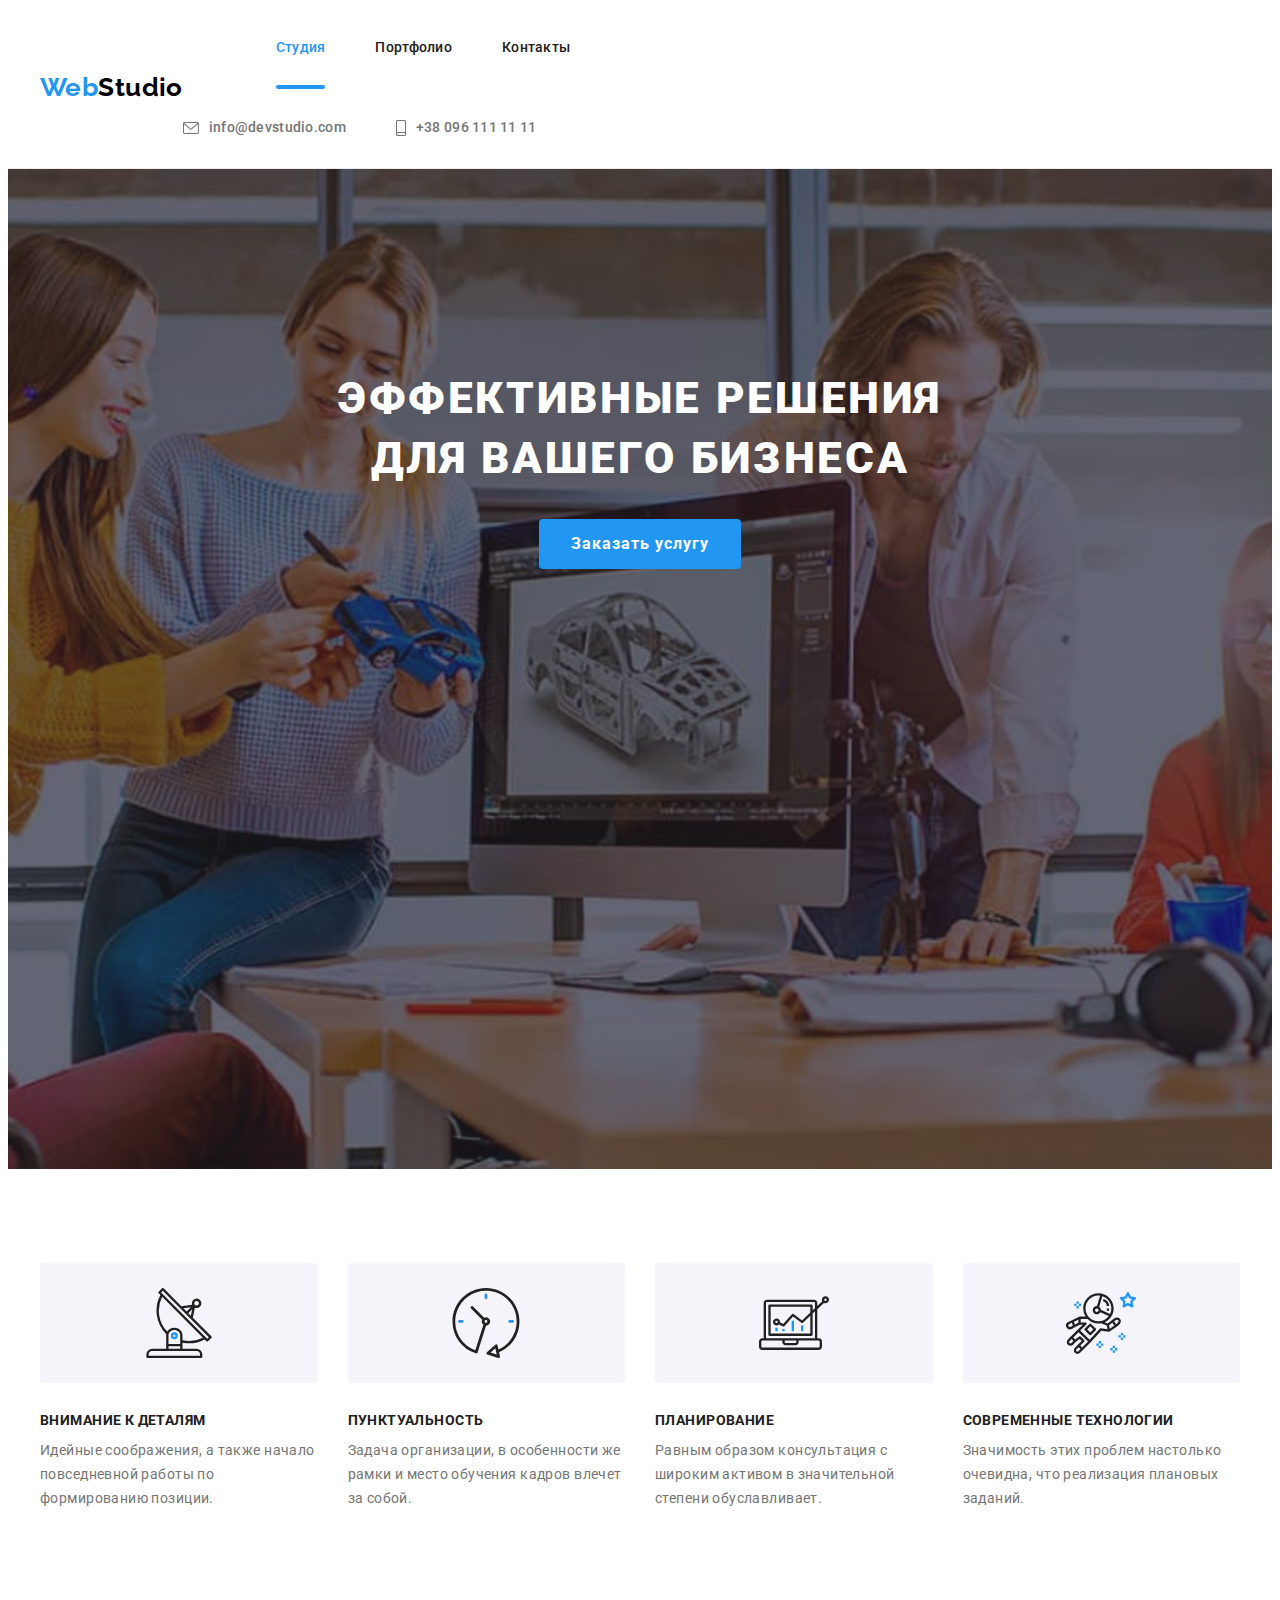
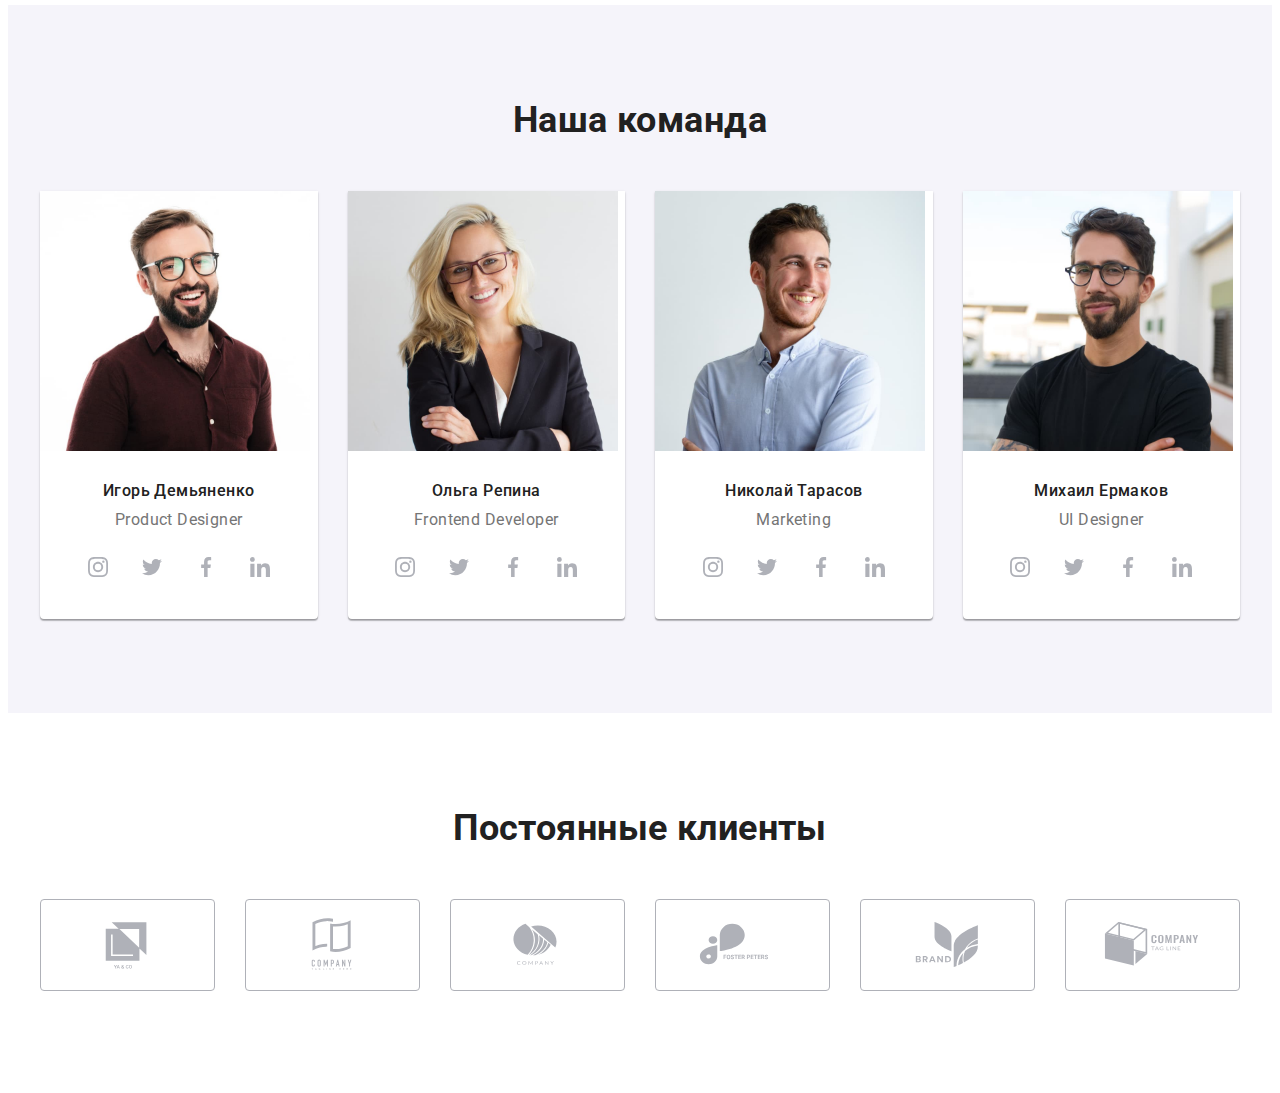
==== commit 72682f15: "add mob" ====
--- a/index.html
+++ b/index.html
@@ -22,42 +22,50 @@
     <!--Шапка сайта-->
     
     <header class="header">
-        <!-- <div class="container header__container">
-            <a href="./index.html" class="logo"><span class="logo logo--accent">Web</span>Studio</a> -->
+        <div class="container header__container">
+            <a href="./index.html" class="logo"><span class="logo logo--accent">Web</span>Studio</a>
+
+            <button type="button" class="menu-open-btn">OPEN</button>
 
             <!--Навигация на другие страницы-->
-
-            <!-- <nav class="site-nav">
-                <ul class="site-nav__list">
-                    <li class="site-nav__item">
-                        <a href="./index.html" class="site-nav__link site-nav__link--current">Студия</a>
-                    </li>
-                    <li class="site-nav__item">
-                        <a href="./portfolio.html" class="site-nav__link">Портфолио</a>
-                    </li>
-                    <li class="site-nav__item">
-                        <a href="" class="site-nav__link">Контакты</a>
-                    </li>
-                </ul> -->
-            </nav>
-
-            <!--Контактная информация-->
-
-            <!-- <ul class="contacts">
-                <li class="contacts__item">                                           
-                    <a href="mailto:info@devstudio.com" class="contacts__link contacts-link--padding">
-                        <svg class="contacts__icon" width="16px" height="12px">
-                        <use href="images/icons.svg#icon-envelope-hover"></use>
-                    </svg>info@devstudio.com</a>
-                </li>
-                <li class="contacts__item">
-                    <a href="tel:+380961111111" class="contacts__link contacts-link-header">
-                        <svg class="contacts__icon" width="10px" height="16px">
-                            <use href="images/icons.svg#icon-smartphone"></use>
-                        </svg>+38 096 111 11 11</a>
-                </li>
-            </ul>
-        </div> -->
+        <div class="mobile-menu">
+            <button type="button" class="menu-close-btn">
+                <svg width="11px" height="11px">
+                    <use href="images/icons.svg#icon-close-btn"></use>
+                </svg>
+            </button>
+                <nav class="site-nav">
+                    <ul class="site-nav__list">
+                        <li class="site-nav__item">
+                            <a href="./index.html" class="site-nav__link site-nav__link--current">Студия</a>
+                        </li>
+                        <li class="site-nav__item">
+                            <a href="./portfolio.html" class="site-nav__link">Портфолио</a>
+                        </li>
+                        <li class="site-nav__item">
+                            <a href="" class="site-nav__link">Контакты</a>
+                        </li>
+                    </ul>
+                </nav>
+
+                <!--Контактная информация-->
+
+                <ul class="contacts">
+                    <li class="contacts__item">                                           
+                        <a href="mailto:info@devstudio.com" class="contacts__link contacts-link--padding">
+                            <svg class="contacts__icon" width="16px" height="12px">
+                            <use href="images/icons.svg#icon-envelope-hover"></use>
+                        </svg>info@devstudio.com</a>
+                    </li>
+                    <li class="contacts__item">
+                        <a href="tel:+380961111111" class="contacts__link contacts-link-header">
+                            <svg class="contacts__icon" width="10px" height="16px">
+                                <use href="images/icons.svg#icon-smartphone"></use>
+                            </svg>+38 096 111 11 11</a>
+                    </li>
+                </ul>
+            </div>
+        </div>
     </header>
 
     <main>
@@ -151,7 +159,7 @@
 
         <!--Команда-->
 
-        <!-- <section class="section--team section">
+        <section class="section--team section">
             <div class="container">
                 <h2 class="section__title">Наша команда</h2>
                 <ul class="team">
@@ -305,10 +313,10 @@
                     </li>
                 </ul>
             </div>
-        </section> -->
+        </section>
 
         <!-- Clients -->
-        <!-- <section class="clients-section section">
+        <section class="clients-section section">
             <div class="container">
                 <h2 class="section__title">Постоянные клиенты</h2>
                 <ul class="clients">
@@ -356,7 +364,7 @@
                     </li>
                 </ul>
             </div>
-        </section>  -->
+        </section>
 
     </main>
 
--- a/css/main.css
+++ b/css/main.css
@@ -613,6 +613,48 @@
   margin-left: 10px;
 }
 
+@media screen and (max-width: 767px) {
+  .mobile-menu {
+    position: fixed;
+    top: 0;
+    left: 0;
+    padding: 48px 40px;
+    width: 100%;
+    height: 100%;
+    transform: translateX(100%);
+    background-color: var(--primary-white-color);
+    transition: transform 250ms cubic-bezier(0.4, 0, 0.2, 1);
+  }
+}
+
+@media screen and (max-width: 767px) {
+  .is-open {
+    transform: translateX(0);
+  }
+}
+
+.menu-close-btn {
+  position: absolute;
+  top: 10px;
+  right: 15px;
+  width: 19px;
+  height: 19px;
+  background-color: transparent;
+  border: none;
+}
+
+@media screen and (min-width: 768px) {
+  .menu-close-btn {
+    display: none;
+  }
+}
+
+@media screen and (min-width: 768px) {
+  .menu-open-btn {
+    display: none;
+  }
+}
+
 .header {
   border-bottom: 1px solid var(--primary-border-color);
 }
@@ -624,6 +666,12 @@
   -webkit-box-align: center;
   -ms-flex-align: center;
   align-items: center;
+}
+
+@media screen and (max-width: 767px) {
+  .header__container {
+    justify-content: space-between;
+  }
 }
 
 .hero {
@@ -685,14 +733,13 @@
   }
 }
 
-.features {
-  /* margin-left: -30px; */
-}
 @media screen and (min-width: 768px) {
   .features {
     display: -webkit-box;
     display: -ms-flexbox;
     display: flex;
+    flex-wrap: wrap;
+    margin: -15px;
   }
 }
 
@@ -704,13 +751,24 @@
   }
 }
 
-.features__item {
-  /* margin-left: 30px; */
-  /* width: 270px; */
-}
-
-.features__item:not(:last-child) {
-  margin-bottom: 30px;
+@media screen and (min-width: 768px) {
+  .features__item {
+    margin: 15px;
+    flex-basis: calc((100% - 60px) / 2);
+  }
+}
+
+@media screen and (min-width: 1200px) {
+  .features__item {
+    margin: 15px;
+    flex-basis: calc((100% - 120px) / 4);
+  }
+}
+
+@media screen and (max-width: 767px) {
+  .features__item:not(:last-child) {
+    margin-bottom: 30px;
+  }
 }
 
 .features__thumb {
@@ -732,11 +790,16 @@
 .features__title {
   margin-top: 0;
   margin-bottom: 10px;
-  text-align: center;
   font-weight: 700;
   font-size: 14px;
   text-transform: uppercase;
   color: var(--title-text-color);
+}
+
+@media screen and (max-width: 767px) {
+  .features__title {
+    text-align: center;
+  }
 }
 
 .features__text {
@@ -786,13 +849,52 @@
   background: rgba(47, 48, 58, 0.8);
 }
 
-.team {
-  display: -webkit-box;
-  display: -ms-flexbox;
-  display: flex;
-  -ms-flex-wrap: wrap;
-  flex-wrap: wrap;
-  margin-left: -30px;
+@media screen and (min-width: 768px) {
+  .team {
+    display: -webkit-box;
+    display: -ms-flexbox;
+    display: flex;
+    flex-wrap: wrap;
+    margin: -15px;
+  }
+}
+
+@media screen and (min-width: 1200px) {
+  .team {
+    display: -webkit-box;
+    display: -ms-flexbox;
+    display: flex;
+  }
+}
+
+.team__item {
+  text-align: center;
+  background-color: var(--primary-white-color);
+  -webkit-box-shadow: 0px 1px 3px rgba(0, 0, 0, 0.12), 0px 1px 1px rgba(0, 0, 0, 0.14),
+    0px 2px 1px rgba(0, 0, 0, 0.2);
+  box-shadow: 0px 1px 3px rgba(0, 0, 0, 0.12), 0px 1px 1px rgba(0, 0, 0, 0.14),
+    0px 2px 1px rgba(0, 0, 0, 0.2);
+  border-radius: 0px 0px 4px 4px;
+}
+
+@media screen and (min-width: 768px) {
+  .team__item {
+    margin: 15px;
+    flex-basis: calc((100% - 60px) / 2);
+  }
+}
+
+@media screen and (min-width: 1200px) {
+  .team__item {
+    margin: 15px;
+    flex-basis: calc((100% - 120px) / 4);
+  }
+}
+
+@media screen and (max-width: 767px) {
+  .team__item:not(:last-child) {
+    margin-bottom: 30px;
+  }
 }
 
 .team__title {
@@ -813,32 +915,33 @@
   padding: 30px 0;
 }
 
-.team__item {
-  -ms-flex-preferred-size: calc(100% / 4 - 30px);
-  flex-basis: calc(100% / 4 - 30px);
-  margin-left: 30px;
-  text-align: center;
-  background-color: var(--primary-white-color);
-  -webkit-box-shadow: 0px 1px 3px rgba(0, 0, 0, 0.12), 0px 1px 1px rgba(0, 0, 0, 0.14),
-    0px 2px 1px rgba(0, 0, 0, 0.2);
-  box-shadow: 0px 1px 3px rgba(0, 0, 0, 0.12), 0px 1px 1px rgba(0, 0, 0, 0.14),
-    0px 2px 1px rgba(0, 0, 0, 0.2);
-  border-radius: 0px 0px 4px 4px;
-}
-
 .clients {
   display: -webkit-box;
   display: -ms-flexbox;
   display: flex;
+  flex-wrap: wrap;
+  margin: -15px;
 }
 
 .clients__item {
+  margin: 15px;
   width: 170px;
   height: 92px;
-}
-
-.clients__item:not(:first-child) {
-  margin-left: 30px;
+  flex-basis: calc((100% - 60px) / 2);
+}
+
+@media screen and (min-width: 768px) {
+  .clients__item {
+    margin: 15px;
+    flex-basis: calc((100% - 90px) / 3);
+  }
+}
+
+@media screen and (min-width: 1200px) {
+  .clients__item {
+    margin: 15px;
+    flex-basis: calc((100% - 180px) / 6);
+  }
 }
 
 .clients__link {
@@ -919,11 +1022,13 @@
   text-decoration: none;
 }
 
-.portfolio {
-  padding-top: 94px;
-  padding-bottom: 94px;
-}
-
+@media screen and (min-width: 768px) {
+  .portfolio {
+    display: flex;
+    flex-wrap: wrap;
+    margin: -15px;
+  }
+}
 .portfolio__title {
   margin-bottom: 4px;
   font-weight: 700;
@@ -950,11 +1055,27 @@
 }
 
 .portfolio__item {
-  -ms-flex-preferred-size: calc(100% / 3 - 30px);
-  flex-basis: calc(100% / 3 - 30px);
-  margin-left: 30px;
-  margin-bottom: 30px;
   background-color: var(--primary-white-color);
+}
+
+@media screen and (min-width: 768px) {
+  .portfolio__item {
+    margin: 15px;
+    flex-basis: calc((100% - 60px) / 2);
+  }
+}
+
+@media screen and (min-width: 1200px) {
+  .portfolio__item {
+    margin: 15px;
+    flex-basis: calc((100% - 90px) / 3);
+  }
+}
+
+@media screen and (max-width: 767px) {
+  .portfolio__item:not(:last-child) {
+    margin-bottom: 30px;
+  }
 }
 
 .portfolio__link {
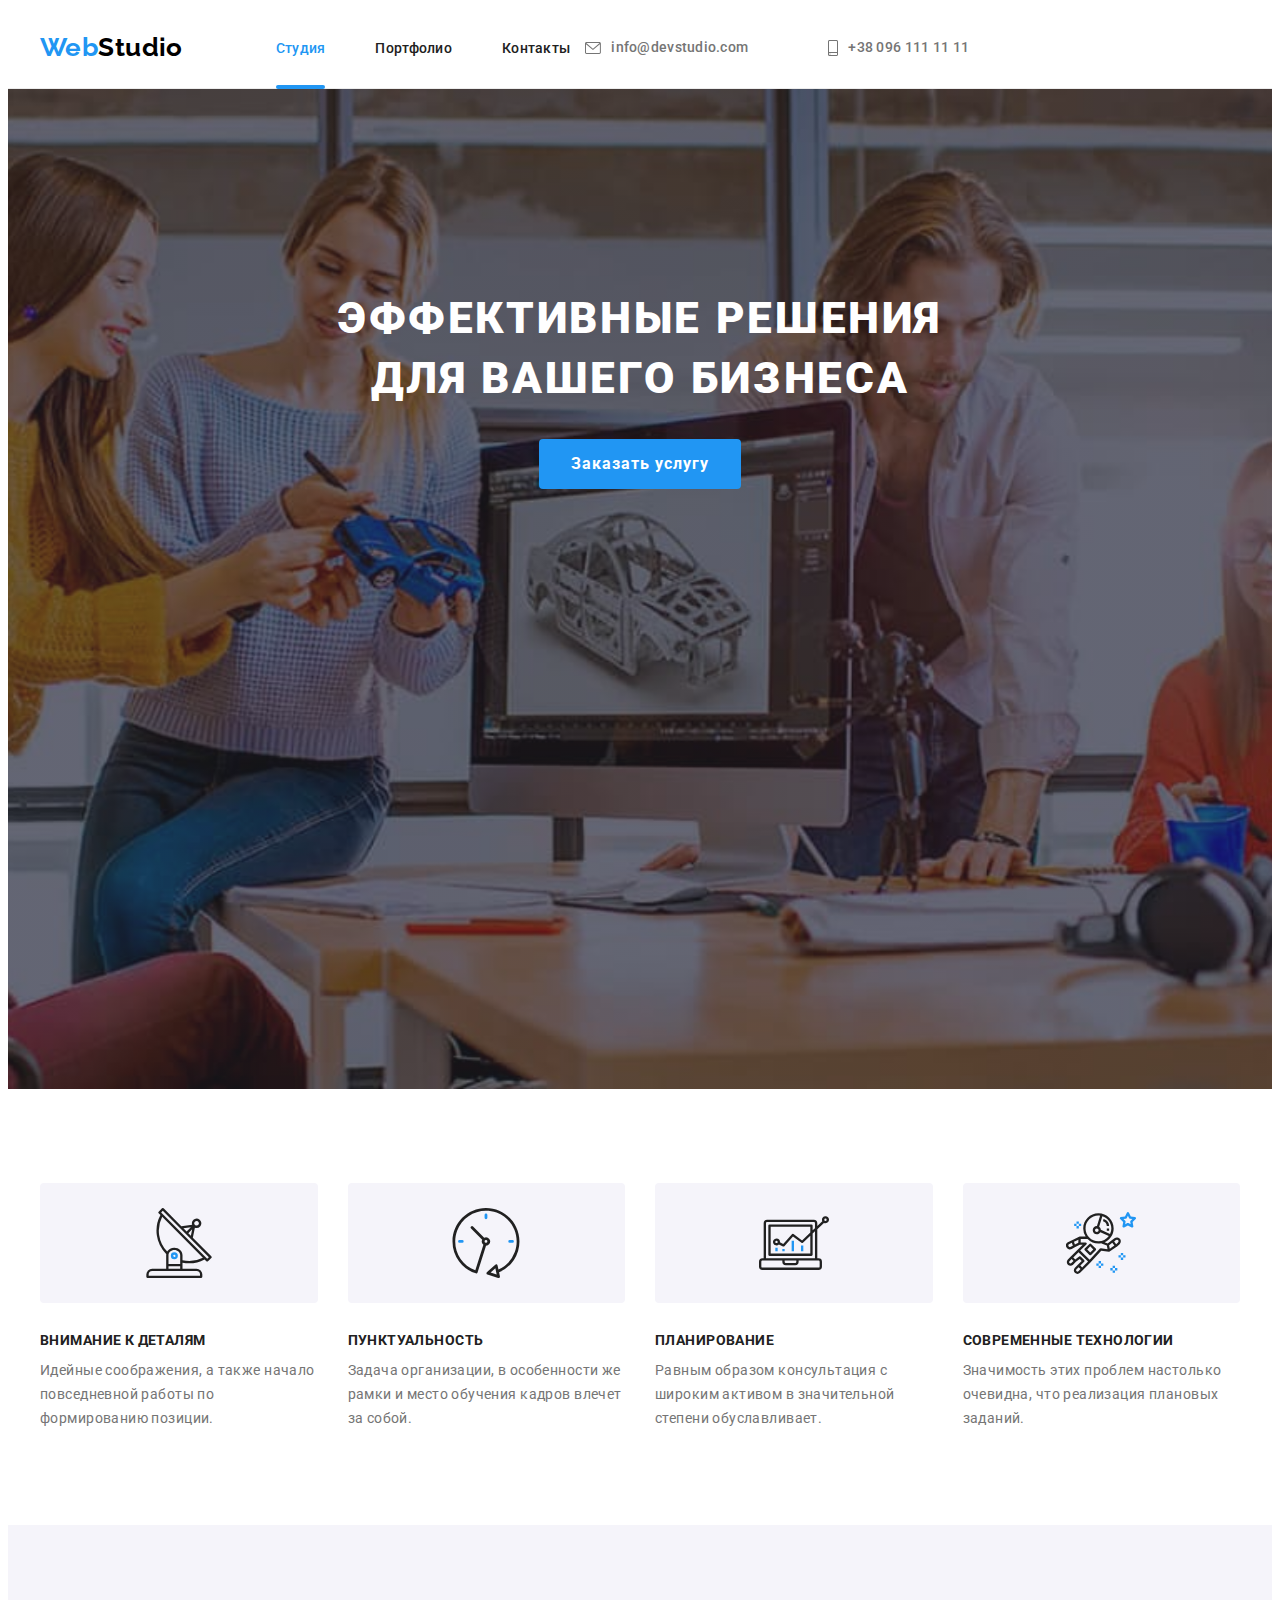
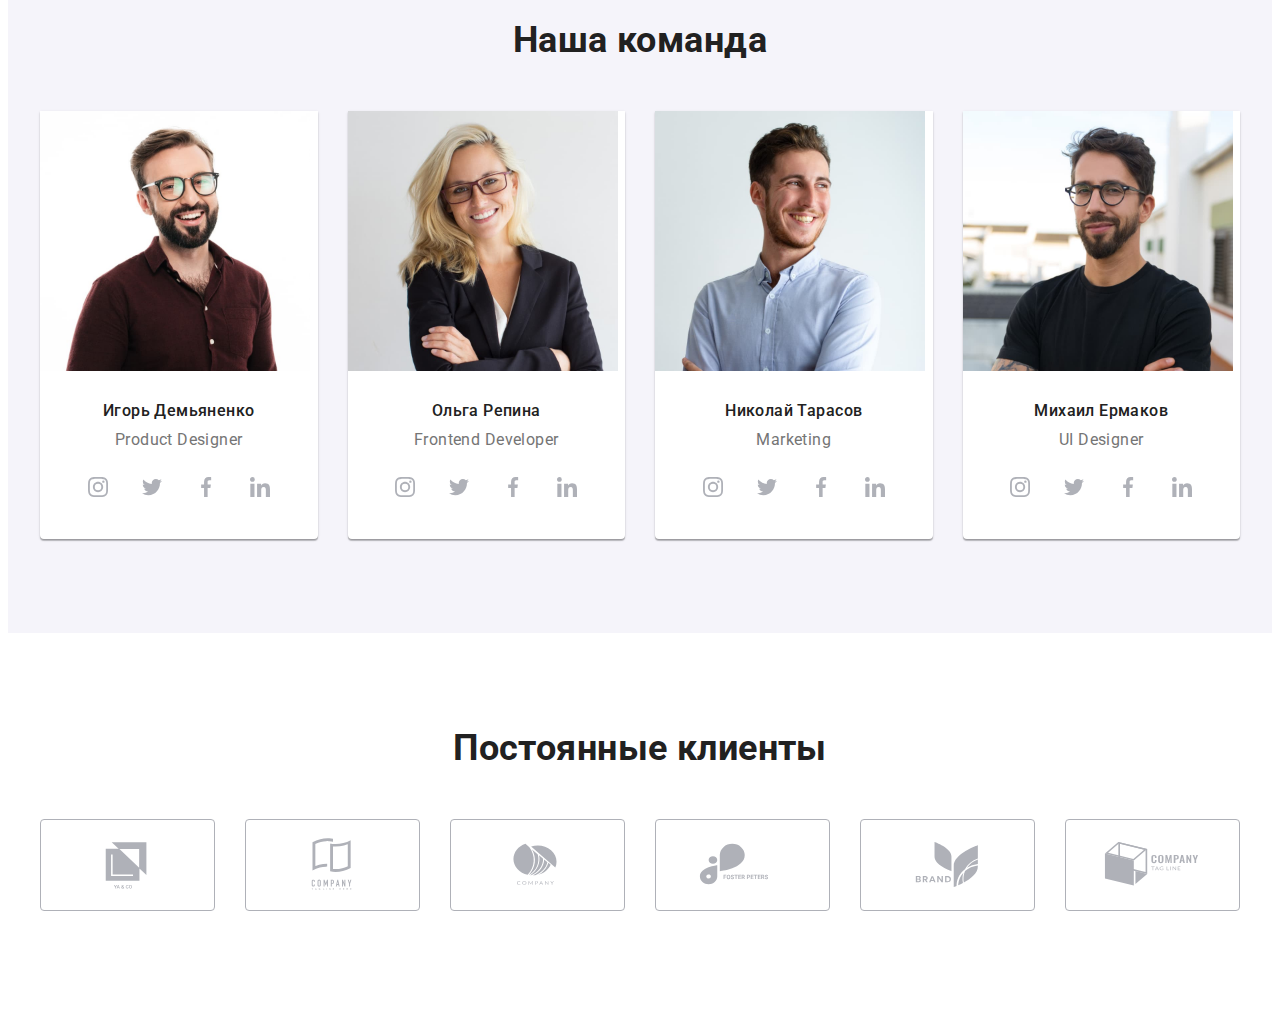
==== commit e4000d4d: "add mob menu" ====
--- a/index.html
+++ b/index.html
@@ -25,45 +25,52 @@
         <div class="container header__container">
             <a href="./index.html" class="logo"><span class="logo logo--accent">Web</span>Studio</a>
 
-            <button type="button" class="menu-open-btn">OPEN</button>
+            <button type="button" class="menu-open-btn" data-mob-open>
+                <svg width="24px" height="16px">
+                    <use href="images/icons.svg#icon-menu"></use>
+                </svg>
+            </button>
 
             <!--Навигация на другие страницы-->
-        <div class="mobile-menu">
-            <button type="button" class="menu-close-btn">
-                <svg width="11px" height="11px">
+        <div class="mobile-menu" data-mob>
+            <button type="button" class="menu-close-btn" data-mob-close>
+                <svg width="19px" height="19px">
                     <use href="images/icons.svg#icon-close-btn"></use>
                 </svg>
             </button>
-                <nav class="site-nav">
-                    <ul class="site-nav__list">
-                        <li class="site-nav__item">
-                            <a href="./index.html" class="site-nav__link site-nav__link--current">Студия</a>
+                <div class="nav-wrap">
+                    <nav class="site-nav">
+                        <ul class="site-nav__list">
+                            <li class="site-nav__item">
+                                <a href="./index.html" class="site-nav__link site-nav__link--current">Студия</a>
+                            </li>
+                            <li class="site-nav__item">
+                                <a href="./portfolio.html" class="site-nav__link">Портфолио</a>
+                            </li>
+                            <li class="site-nav__item">
+                                <a href="" class="site-nav__link">Контакты</a>
+                            </li>
+                        </ul>
+                    </nav>
+                    
+                    <!--Контактная информация-->
+                    
+                    <ul class="contacts">
+                        <li class="contacts__item">
+                            <a href="mailto:info@devstudio.com" class="contacts__link contacts-link--padding">
+                                <svg class="contacts__icon" width="16px" height="12px">
+                                    <use href="images/icons.svg#icon-envelope-hover"></use>
+                                </svg>info@devstudio.com</a>
                         </li>
-                        <li class="site-nav__item">
-                            <a href="./portfolio.html" class="site-nav__link">Портфолио</a>
-                        </li>
-                        <li class="site-nav__item">
-                            <a href="" class="site-nav__link">Контакты</a>
+                        <li class="contacts__item">
+                            <a href="tel:+380961111111" class="contacts__link contacts-link-header  contacts__link--accent">
+                                <svg class="contacts__icon" width="10px" height="16px">
+                                    <use href="images/icons.svg#icon-smartphone"></use>
+                                </svg>+38 096 111 11 11</a>
                         </li>
                     </ul>
-                </nav>
-
-                <!--Контактная информация-->
-
-                <ul class="contacts">
-                    <li class="contacts__item">                                           
-                        <a href="mailto:info@devstudio.com" class="contacts__link contacts-link--padding">
-                            <svg class="contacts__icon" width="16px" height="12px">
-                            <use href="images/icons.svg#icon-envelope-hover"></use>
-                        </svg>info@devstudio.com</a>
-                    </li>
-                    <li class="contacts__item">
-                        <a href="tel:+380961111111" class="contacts__link contacts-link-header">
-                            <svg class="contacts__icon" width="10px" height="16px">
-                                <use href="images/icons.svg#icon-smartphone"></use>
-                            </svg>+38 096 111 11 11</a>
-                    </li>
-                </ul>
+                </div>
+                
             </div>
         </div>
     </header>
@@ -504,6 +511,7 @@
     </div> -->
 
     <script src="./js/modal.js"></script>
+    <script src="./js/mob-menu.js"></script>
 
 </body>
 
--- a/css/main.css
+++ b/css/main.css
@@ -131,20 +131,45 @@
 }
 
 .site-nav {
-  margin-left: 93px;
+  margin-left: 0px;
   font-weight: 500;
+  font-size: 40px;
+  line-height: 47px;
+  text-align: left;
   letter-spacing: 0.02em;
   color: var(--title-text-color);
 }
-
-.site-nav__list {
-  display: -webkit-box;
-  display: -ms-flexbox;
-  display: flex;
-}
-
-.site-nav__item + .site-nav__item {
-  margin-left: 50px;
+@media screen and (max-width: 767px) {
+  .site-nav {
+    margin-bottom: 302px;
+  }
+}
+
+@media screen and (min-width: 768px) {
+  .site-nav {
+    margin-left: 93px;
+    font-size: 14px;
+    line-height: 16px;
+    margin-left: 93px;
+  }
+  .site-nav__list {
+    display: -webkit-box;
+    display: -ms-flexbox;
+    display: flex;
+  }
+  .site-nav__item + .site-nav__item {
+    margin-left: 50px;
+  }
+  .site-nav__link--current::after {
+    content: '';
+    width: 100%;
+    height: 4px;
+    position: absolute;
+    background-color: var(--accent-color);
+    left: 0;
+    bottom: -1px;
+    border-radius: 2px;
+  }
 }
 
 .site-nav__link {
@@ -166,31 +191,14 @@
   color: var(--accent-color);
 }
 
-.site-nav__link--current::after {
-  content: '';
-  width: 100%;
-  height: 4px;
-  position: absolute;
-  background-color: var(--accent-color);
-  left: 0;
-  bottom: -1px;
-  border-radius: 2px;
-}
-
 .contacts {
   display: -webkit-box;
   display: -ms-flexbox;
   display: flex;
-  -webkit-box-align: center;
-  -ms-flex-align: center;
-  align-items: center;
-  margin-left: auto;
   font-weight: 500;
   letter-spacing: 0.02em;
-}
-
-.contacts__item + .contacts__item {
-  margin-left: 50px;
+  font-size: 24px;
+  line-height: 1.17px;
 }
 
 .contacts__icon {
@@ -223,6 +231,57 @@
 .contacts__link:hover,
 .contacts__link:focus {
   color: var(--accent-color);
+}
+
+@media screen and (max-width: 768px) {
+  .contacts {
+    flex-direction: column-reverse;
+  }
+
+  .contacts__link--accent {
+    font-weight: 500;
+    font-size: 34px;
+    line-height: 40px;
+    color: var(--accent-color);
+  }
+
+  .contacts__icon {
+    display: none;
+  }
+}
+
+@media screen and (min-width: 768px) {
+  .contacts {
+    font-size: 14px;
+    line-height: 1.14px;
+  }
+
+  .contacts__link {
+    padding: 21px 15px;
+  }
+}
+
+@media screen and (min-width: 768px) and (max-width: 1199px) {
+  .contacts {
+    flex-direction: column;
+  }
+}
+
+@media screen and (min-width: 1200px) {
+  .contacts {
+    -webkit-box-align: center;
+    -ms-flex-align: center;
+    align-items: center;
+    margin-left: auto;
+  }
+
+  .contacts__item + .contacts__item {
+    margin-left: 50px;
+  }
+}
+
+.mob-social {
+  margin-top: 64px;
 }
 
 .backdrop {
@@ -649,9 +708,28 @@
   }
 }
 
+.menu-open-btn {
+  background-color: transparent;
+  border: none;
+}
+
+.menu-close-btn:focus,
+.menu-close-btn:hover,
+.menu-open-btn:focus,
+.menu-open-btn:hover {
+  fill: var(--accent-color);
+}
+
 @media screen and (min-width: 768px) {
   .menu-open-btn {
     display: none;
+  }
+}
+
+@media screen and (min-width: 768px) {
+  .nav-wrap {
+    display: flex;
+    justify-content: space-between;
   }
 }
 
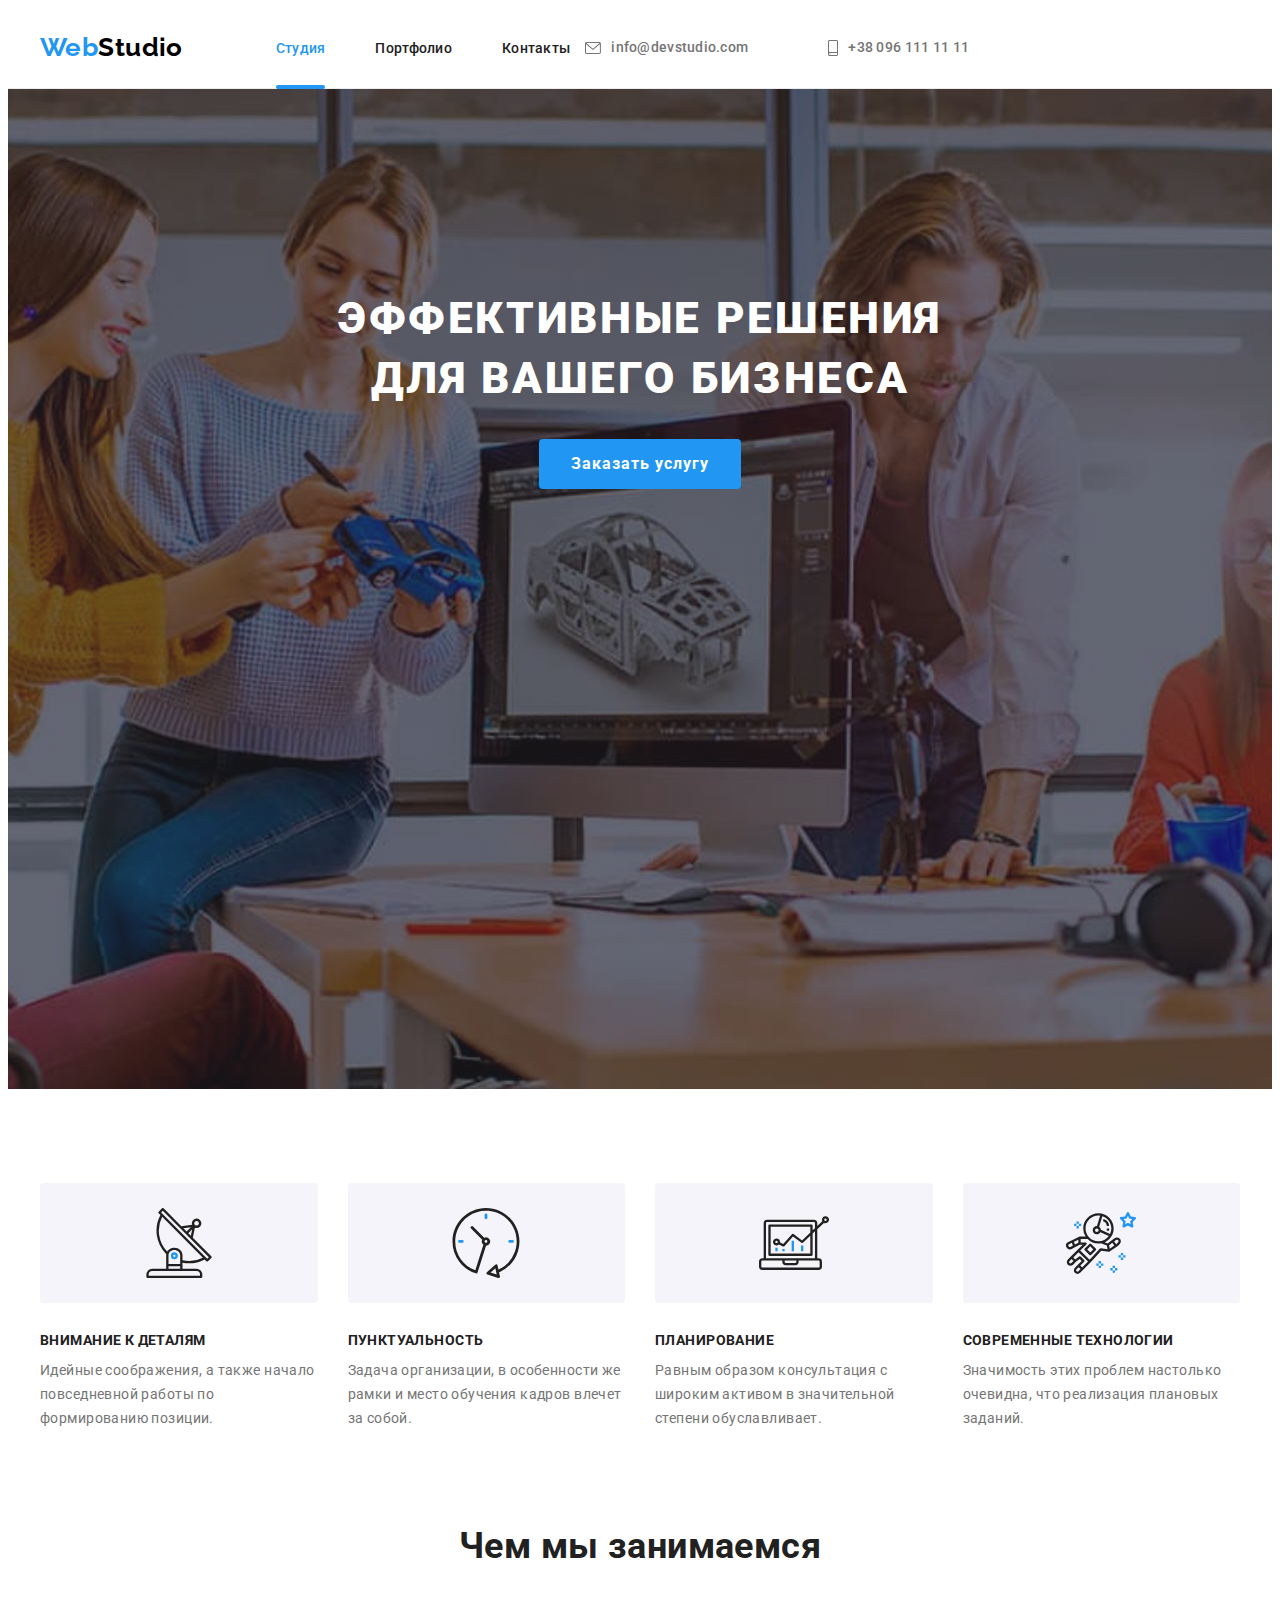
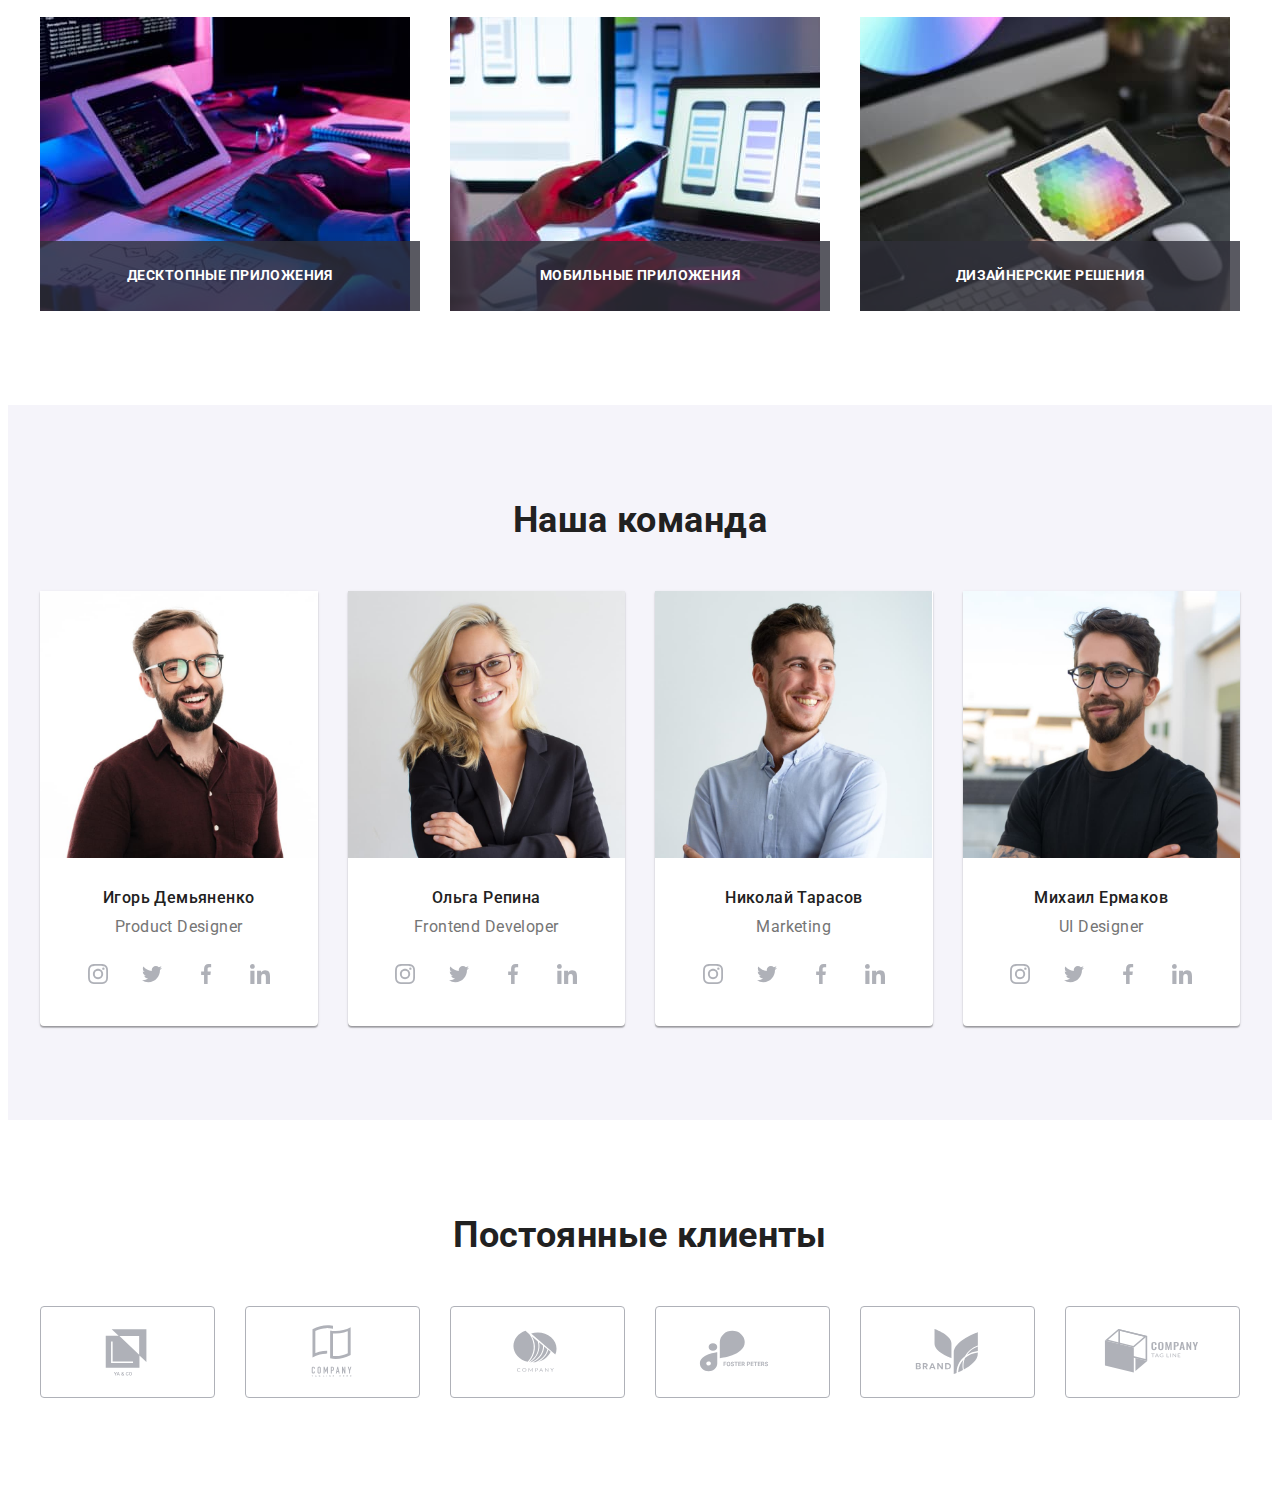
==== commit 52bd5f26: "add work section 2x" ====
--- a/index.html
+++ b/index.html
@@ -135,34 +135,73 @@
 
         <!-- Род занятий -->
 
-        <!-- <section class="section--work section">
+        <section class="section--work section">
             <div class="container">
                 <h2 class="section__title">Чем мы занимаемся</h2>
                 <ul class="work">
                     <li class="work__item">
                         <div class="work__wrap">
-                            <img src="./images/programer-work-place.jpg" alt="Крупный план рабоего стола с планшетом и схемами разрботчика"
-                                width="370" class="work-img">
+                            <picture>
+                            <source srcset="
+                                            ./images/desk/1x/programer-work-place.jpg     1x,
+                                            ./images/desk/2x/programer-work-place.jpg  2x
+                                          " media="(min-width: 1200px)" />
+                            <source srcset="
+                                            ./images/tab/1x/programer-work-place.jpg     1x,
+                                            ./images/tab/2x/programer-work-place.jpg  2x
+                                          " media="(min-width: 768px)" />
+                            <source srcset="
+                                            ./images/mob/1x/programer-work-place.jpg     1x,
+                                            ./images/mob/2x/programer-work-place.jpg  2x
+                                          " media="(min-width: 480px)" />
+                            <img src="./images/desk/1x/programer-work-place.jpg" alt="Крупный план рабоего стола с планшетом и схемами разрботчика" class="work-img" />
+                        </picture>
                                 <p class="work__text">Десктопные приложения</p>
                         </div>
                     </li>
                     <li class="work__item">
                         <div class="work__wrap">
-                            <img src="./images/mobile-interface-design-process.jpg"
-                                alt="Процесс разработки дизайна интерфейса мобильного приложения" width="370" class="work-img">
+                            <picture>
+                            <source srcset="
+                                            ./images/desk/1x/mobile-interface-design-process.jpg     1x,
+                                            ./images/desk/2x/mobile-interface-design-process.jpg  2x
+                                          " media="(min-width: 1200px)" />
+                            <source srcset="
+                                            ./images/tab/1x/mobile-interface-design-process.jpg     1x,
+                                            ./images/tab/2x/mobile-interface-design-process.jpg  2x
+                                          " media="(min-width: 768px)" />
+                            <source srcset="
+                                            ./images/mob/1x/mobile-interface-design-process.jpg     1x,
+                                            ./images/mob/2x/mobile-interface-design-process.jpg  2x
+                                          " media="(min-width: 480px)" />
+                            <img src="./images/desk/1x/mobile-interface-design-process.jpg" alt="Процесс разработки дизайна интерфейса мобильного приложения" class="work-img" />
+                        </picture>
                             <p class="work__text">Мобильные приложения</p>
                         </div>
                     </li>
                     <li class="work__item">
                         <div class="work__wrap">
-                            <img src="./images/web-design-choose-colour.jpg" alt="Творчиский момент выбора цветовой палитры веб дизайнером"
-                                width="370" class="work-img">
+                            <picture>
+                            <source srcset="
+                                            ./images/desk/1x/web-design-choose-colour.jpg     1x,
+                                            ./images/desk/2x/web-design-choose-colour.jpg  2x
+                                          " media="(min-width: 1200px)" />
+                            <source srcset="
+                                            ./images/tab/1x/web-design-choose-colour.jpg     1x,
+                                            ./images/tab/2x/web-design-choose-colour.jpg  2x
+                                          " media="(min-width: 768px)" />
+                            <source srcset="
+                                            ./images/mob/1x/web-design-choose-colour.jpg     1x,
+                                            ./images/mob/2x/web-design-choose-colour.jpg  2x
+                                          " media="(min-width: 480px)" />
+                            <img src="./images/desk/1x/web-design-choose-colour.jpg" alt="Творчиский момент выбора цветовой палитры веб дизайнером" class="work-img" />
+                        </picture>
                             <p class="work__text">Дизайнерские решения</p>
                         </div>
                     </li>
                 </ul>
             </div>
-        </section> -->
+        </section>
 
         <!--Команда-->
 
@@ -171,7 +210,21 @@
                 <h2 class="section__title">Наша команда</h2>
                 <ul class="team">
                     <li class="team__item">
-                        <img src="./images/Product-Designer.jpg" alt="Член команды. Product Designer" width="270" class="team-img">
+                        <picture>
+                            <source srcset="
+                                            ./images/desk/1x/Product-Designer.jpg     1x,
+                                            ./images/desk/2x/Product-Designer.jpg  2x
+                                          " media="(min-width: 1200px)" />
+                            <source srcset="
+                                            ./images/tab/1x/Product-Designer.jpg     1x,
+                                            ./images/tab/2x/Product-Designer.jpg  2x
+                                          " media="(min-width: 768px)" />
+                            <source srcset="
+                                            ./images/mob/1x/Product-Designer.jpg     1x,
+                                            ./images/mob/2x/Product-Designer.jpg  2x
+                                          " media="(min-width: 480px)" />
+                            <img src="./images/desk/1x/Product-Designer.jpg" alt="Член команды. Product Designer" class="team-img" />
+                        </picture>
                         <div class="team__wrap">
                             <h3 class="team__title">Игорь Демьяненко</h3>
                             <p class="team__content">Product Designer</p>
@@ -208,7 +261,21 @@
                         </div>
                     </li>
                     <li class="team__item">
-                        <img src="./images/Frontend-Developer.jpg" alt="Член команды. Frontend Developer" width="270" class="team-img">
+                        <picture>
+                            <source srcset="
+                                            ./images/desk/1x/Frontend-Developer.jpg     1x,
+                                            ./images/desk/2x/Frontend-Developer.jpg  2x
+                                          " media="(min-width: 1200px)" />
+                            <source srcset="
+                                            ./images/tab/1x/Frontend-Developer.jpg     1x,
+                                            ./images/tab/2x/Frontend-Developer.jpg  2x
+                                          " media="(min-width: 768px)" />
+                            <source srcset="
+                                            ./images/mob/1x/Frontend-Developer.jpg     1x,
+                                            ./images/mob/2x/Frontend-Developer.jpg  2x
+                                          " media="(min-width: 480px)" />
+                            <img src="./images/desk/1x/Frontend-Developer.jpg" alt="Член команды. Frontend Developer" class="team-img" />
+                        </picture>
                         <div class="team__wrap">
                             <h3 class="team__title">Ольга Репина</h3>
                             <p class="team__content">Frontend Developer</p>
@@ -245,7 +312,21 @@
                         </div>
                     </li>
                     <li class="team__item">
-                        <img src="./images/Marketing.jpg" alt="Член команды. Marketing" width="270" class="team-img">
+                        <picture>
+                            <source srcset="
+                                            ./images/desk/1x/Marketing.jpg     1x,
+                                            ./images/desk/2x/Marketing.jpg  2x
+                                          " media="(min-width: 1200px)" />
+                            <source srcset="
+                                            ./images/tab/1x/FMarketing.jpg     1x,
+                                            ./images/tab/2x/Marketing.jpg  2x
+                                          " media="(min-width: 768px)" />
+                            <source srcset="
+                                            ./images/mob/1x/Marketing.jpg     1x,
+                                            ./images/mob/2x/Marketing.jpg  2x
+                                          " media="(min-width: 480px)" />
+                            <img src="./images/desk/1x/Marketing.jpg" alt="Член команды. Marketing" class="team-img" />
+                        </picture>
                         <div class="team__wrap">
                             <h3 class="team__title">Николай Тарасов</h3>
                             <p class="team__content">Marketing</p>
@@ -282,7 +363,22 @@
                         </div>
                     </li>
                     <li class="team__item">
-                        <img src="./images/UI-Designer.jpg" alt="Член команды. UI Designer" width="270" class="team-img">
+                        <picture>
+                            <source srcset="
+                                            ./images/desk/1x/UI-Designer.jpg     1x,
+                                            ./images/desk/2x/UI-Designer.jpg  2x
+                                          " media="(min-width: 1200px)" />
+                            <source srcset="
+                                            ./images/tab/1x/UI-Designer.jpg     1x,
+                                            ./images/tab/2x/UI-Designer.jpg  2x
+                                          " media="(min-width: 768px)" />
+                            <source srcset="
+                                            ./images/mob/1x/UI-Designer.jpg     1x,
+                                            ./images/mob/2x/UI-Designer.jpg  2x
+                                          " media="(min-width: 480px)" />
+                            <img src="./images/desk/1x/UI-Designer.jpg" alt="Член команды. UI Designer" class="team-img" />
+                        </picture>
+                        
                         <div class="team__wrap">
                             <h3 class="team__title">Михаил Ермаков</h3>
                             <p class="team__content">UI Designer</p>
--- a/css/main.css
+++ b/css/main.css
@@ -505,6 +505,13 @@
 
 .section--work {
   padding-top: 0;
+  display: none;
+}
+
+@media screen and (min-width: 1200px) {
+  .section--work {
+    display: block;
+  }
 }
 
 .socials {
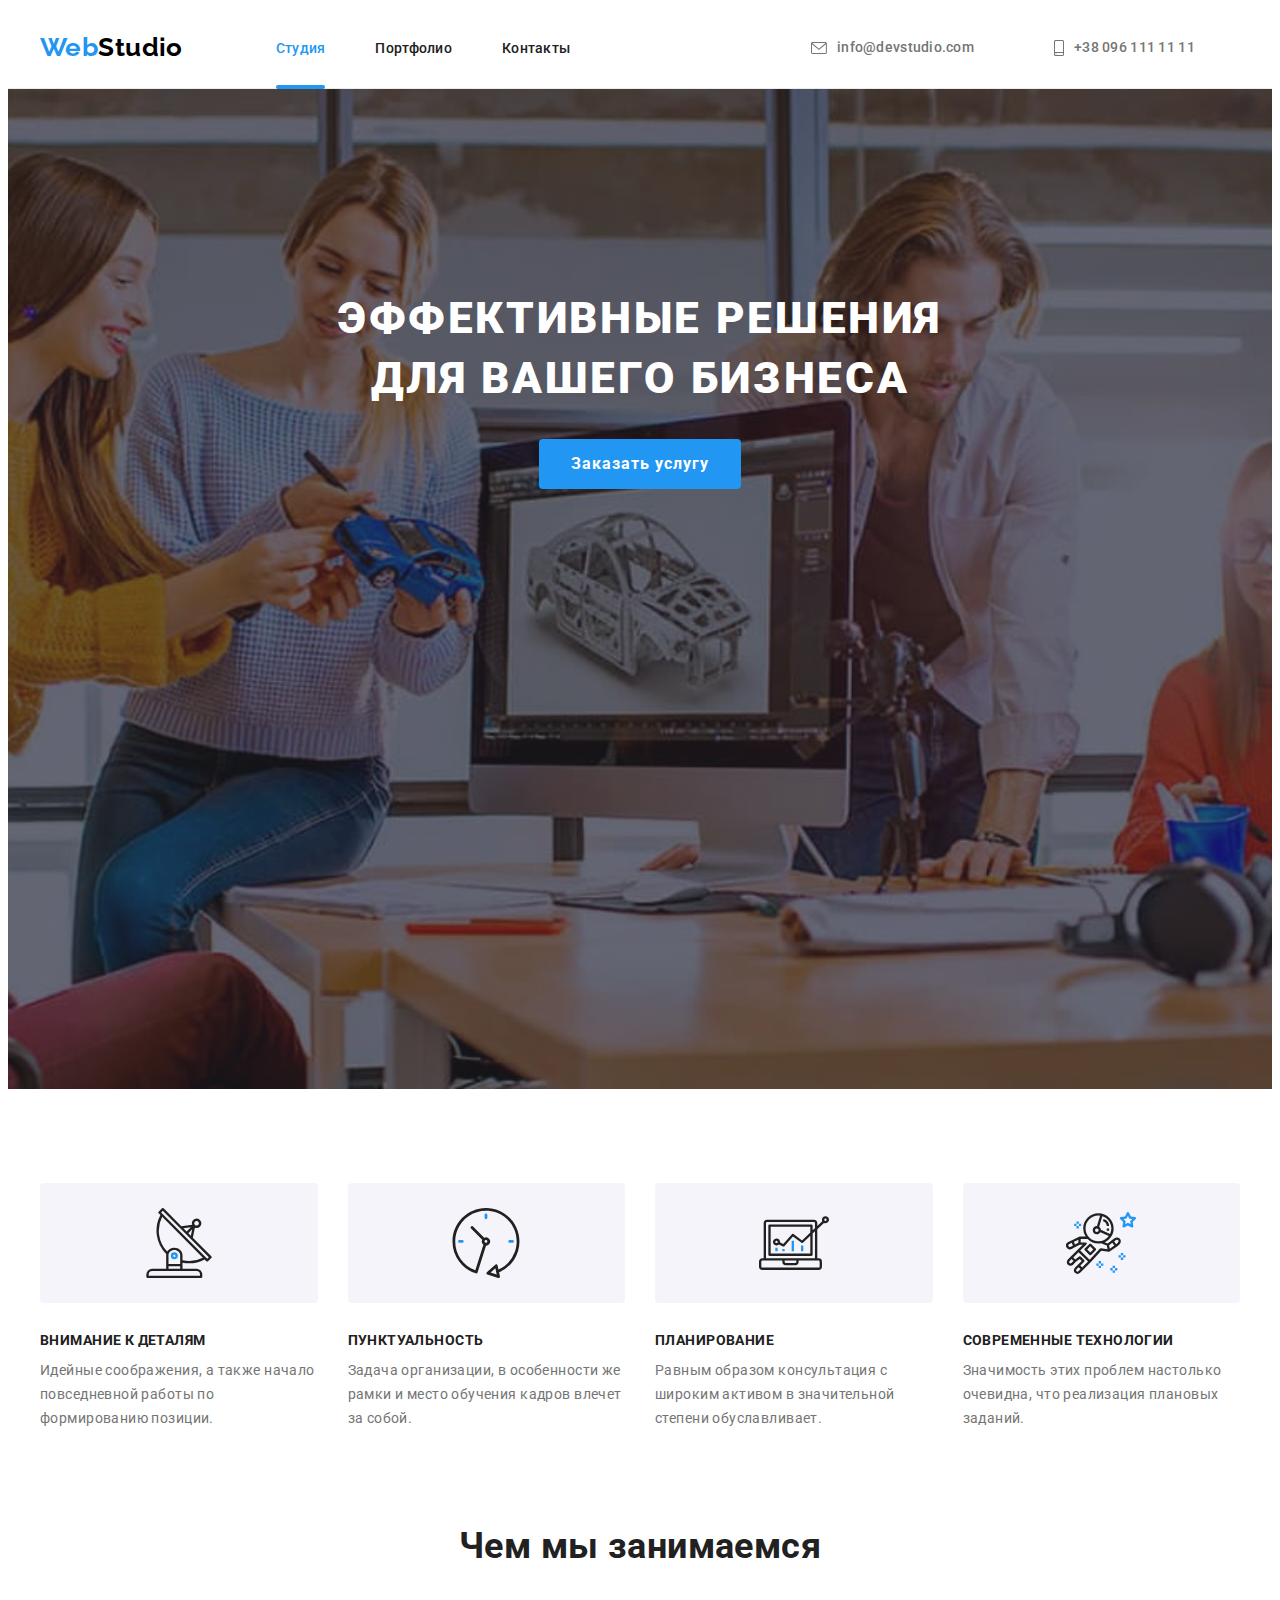
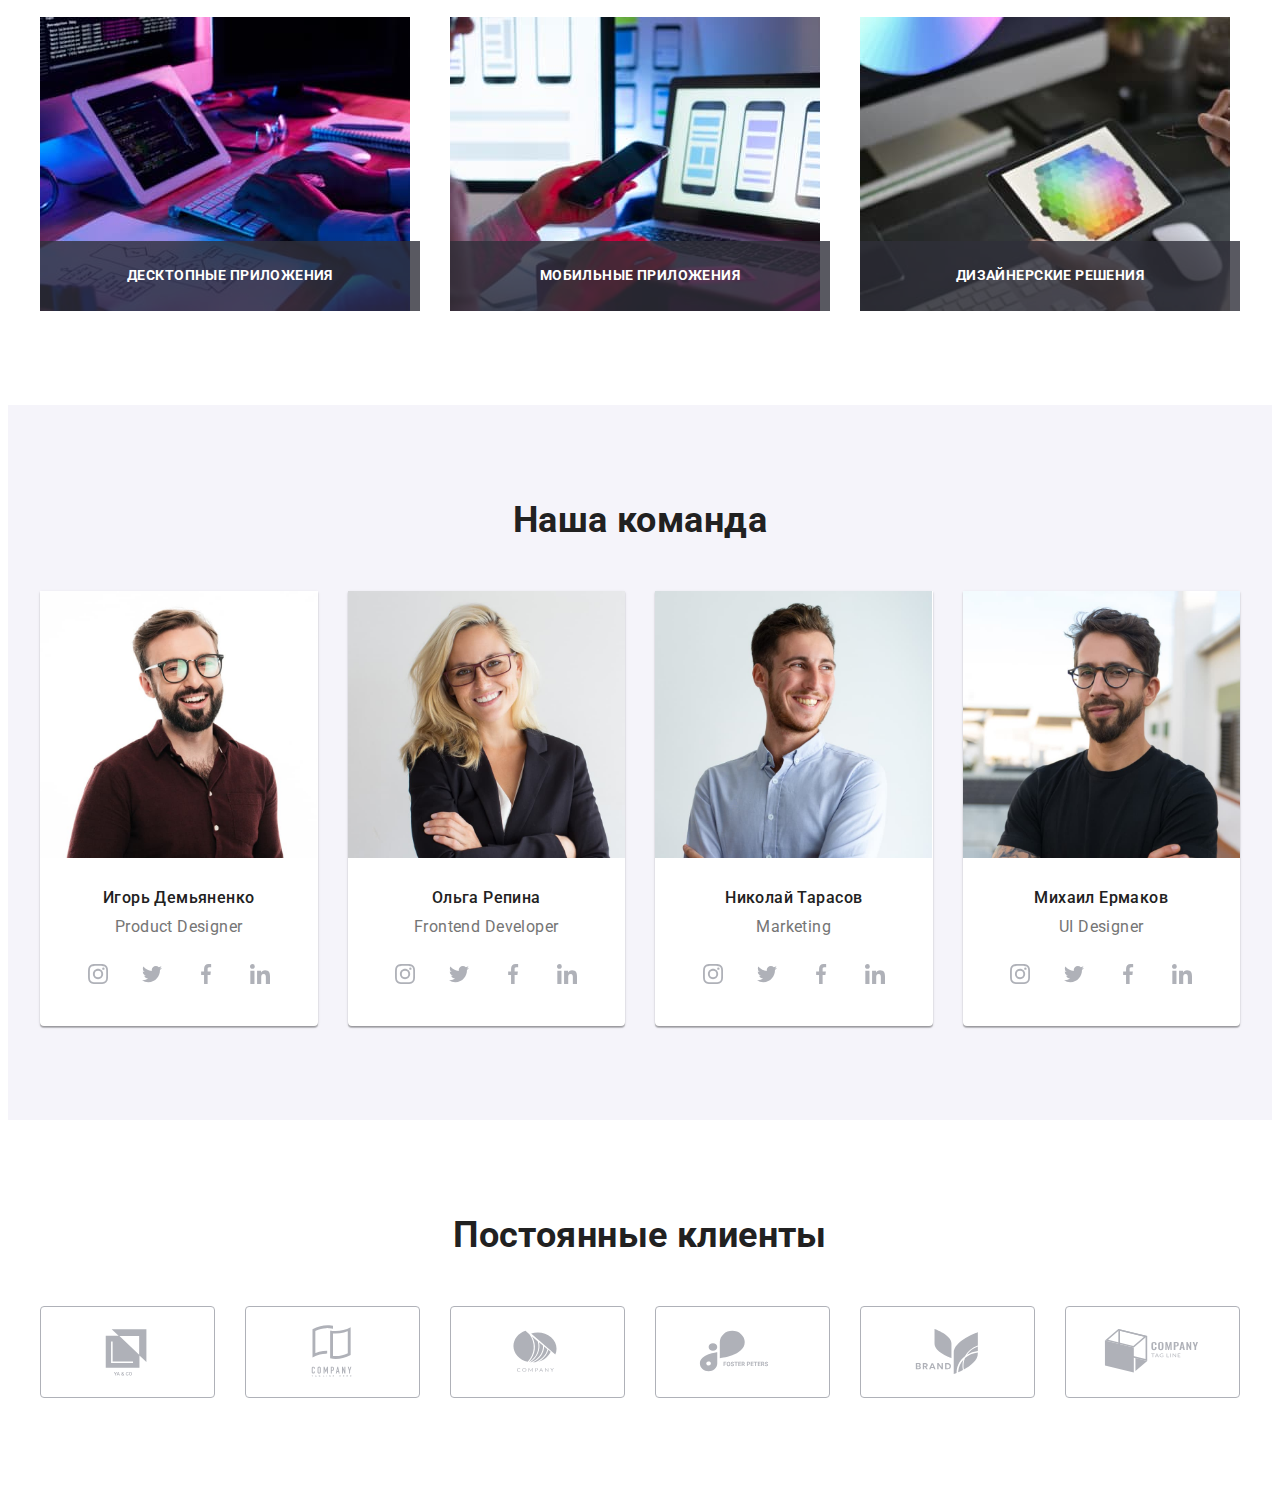
==== commit 0963ba80: "add mobile menu" ====
--- a/index.html
+++ b/index.html
@@ -39,36 +39,46 @@
                 </svg>
             </button>
                 <div class="nav-wrap">
-                    <nav class="site-nav">
-                        <ul class="site-nav__list">
-                            <li class="site-nav__item">
-                                <a href="./index.html" class="site-nav__link site-nav__link--current">Студия</a>
-                            </li>
-                            <li class="site-nav__item">
-                                <a href="./portfolio.html" class="site-nav__link">Портфолио</a>
-                            </li>
-                            <li class="site-nav__item">
-                                <a href="" class="site-nav__link">Контакты</a>
-                            </li>
-                        </ul>
-                    </nav>
-                    
-                    <!--Контактная информация-->
-                    
-                    <ul class="contacts">
-                        <li class="contacts__item">
-                            <a href="mailto:info@devstudio.com" class="contacts__link contacts-link--padding">
-                                <svg class="contacts__icon" width="16px" height="12px">
-                                    <use href="images/icons.svg#icon-envelope-hover"></use>
-                                </svg>info@devstudio.com</a>
-                        </li>
-                        <li class="contacts__item">
-                            <a href="tel:+380961111111" class="contacts__link contacts-link-header  contacts__link--accent">
-                                <svg class="contacts__icon" width="10px" height="16px">
-                                    <use href="images/icons.svg#icon-smartphone"></use>
-                                </svg>+38 096 111 11 11</a>
-                        </li>
-                    </ul>
+                    <div class="container-menu">
+                        <div class="mob-menu-top">
+                            <nav class="site-nav">
+                                <ul class="site-nav__list">
+                                    <li class="site-nav__item">
+                                        <a href="./index.html" class="site-nav__link site-nav__link--current">Студия</a>
+                                    </li>
+                                    <li class="site-nav__item">
+                                        <a href="./portfolio.html" class="site-nav__link">Портфолио</a>
+                                    </li>
+                                    <li class="site-nav__item">
+                                        <a href="" class="site-nav__link">Контакты</a>
+                                    </li>
+                                </ul>
+                            </nav>
+                        </div>
+                        <!--Контактная информация-->
+                        <div class="mob-menu-bottom">
+                            <ul class="contacts">
+                                <li class="contacts__item">
+                                    <a href="mailto:info@devstudio.com" class="contacts__link contacts-link--padding">
+                                        <svg class="contacts__icon" width="16px" height="12px">
+                                            <use href="images/icons.svg#icon-envelope-hover"></use>
+                                        </svg>info@devstudio.com</a>
+                                </li>
+                                <li class="contacts__item">
+                                    <a href="tel:+380961111111" class="contacts__link contacts-link-header  contacts__link--accent">
+                                        <svg class="contacts__icon" width="10px" height="16px">
+                                            <use href="images/icons.svg#icon-smartphone"></use>
+                                        </svg>+38 096 111 11 11</a>
+                                </li>
+                            </ul>
+                            <ul class="mob-social">
+                                <li><a href="" class="mob-social__link">Instagram</a></li>
+                                <li><a href="" class="mob-social__link">Twitter</a></li>
+                                <li><a href="" class="mob-social__link">Facebook</a></li>
+                                <li><a href="" class="mob-social__link">LinkedIn</a></li>
+                            </ul>
+                        </div>
+                    </div>
                 </div>
                 
             </div>
@@ -550,7 +560,7 @@
 
     <!-- Модальное окно -->
 
-    <!-- <div class="backdrop is-hidden" data-modal>
+    <div class="backdrop is-hidden" data-modal>
         <div class="modal">
             <button class="modal__close-button" data-modal-close>
                 <svg width="11px" height="11px">
@@ -604,7 +614,7 @@
                 
             </form>
         </div>
-    </div> -->
+    </div>
 
     <script src="./js/modal.js"></script>
     <script src="./js/mob-menu.js"></script>
--- a/css/main.css
+++ b/css/main.css
@@ -83,10 +83,18 @@
   .container {
     width: 768px;
   }
+  .container-menu {
+    width: 596px;
+    display: flex;
+    justify-content: space-between;
+  }
 }
 @media screen and (min-width: 1200px) {
   .container {
     width: 1200px;
+  }
+  .container-menu {
+    width: 1027px;
   }
 }
 
@@ -281,7 +289,28 @@
 }
 
 .mob-social {
+  display: flex;
+  justify-content: flex-start;
+}
+
+.mob-social__link {
   margin-top: 64px;
+  font-weight: 500;
+  font-size: 18px;
+  line-height: 1.22;
+  letter-spacing: 0.02em;
+  color: var(--accent-color);
+  text-decoration: none;
+}
+
+@media screen and (min-width: 768px) {
+  .mob-social {
+    display: none;
+  }
+  .mob-menu-bottom {
+    display: flex;
+    align-items: center;
+  }
 }
 
 .backdrop {
@@ -735,6 +764,7 @@
 
 @media screen and (min-width: 768px) {
   .nav-wrap {
+    height: 100%;
     display: flex;
     justify-content: space-between;
   }
@@ -769,12 +799,21 @@
   letter-spacing: 0.06em;
   background-color: var(--secondary-black-color);
   background-image: linear-gradient(rgba(47, 48, 58, 0.4), rgba(47, 48, 58, 0.4)),
-    url(../images/hero-bg.jpg);
+    url(../images/mob/1x/hero-bg-mob.jpg);
   background-repeat: no-repeat;
   background-position: center;
   background-size: cover;
 }
 
+@media (min-device-pixel-ratio: 2),
+  (-webkit-min-device-pixel-ratio: 2),
+  (min-resolution: 192dpi),
+  (min-resolution: 2dppx) {
+  .hero {
+    background-image: linear-gradient(rgba(47, 48, 58, 0.4), rgba(47, 48, 58, 0.4)),
+      url(../images/mob/2x/hero-bg2x-mob.jpg);
+  }
+}
 @media screen and (min-width: 768px) {
   .hero {
     padding: 118px 0px;
@@ -786,6 +825,36 @@
   .hero {
     padding: 200px 0;
     height: 600px;
+  }
+}
+@media screen and (min-width: 768px) {
+  .hero {
+    background-image: linear-gradient(rgba(47, 48, 58, 0.4), rgba(47, 48, 58, 0.4)),
+      url(../images/tab/1x/hero-bg-tab.jpg);
+  }
+  @media (min-device-pixel-ratio: 2),
+    (-webkit-min-device-pixel-ratio: 2),
+    (min-resolution: 192dpi),
+    (min-resolution: 2dppx) {
+    .hero {
+      background-image: linear-gradient(rgba(47, 48, 58, 0.4), rgba(47, 48, 58, 0.4)),
+        url(../images/tab/2x/hero-bg2x-tab.jpg);
+    }
+  }
+}
+@media screen and (min-width: 1200px) {
+  .hero {
+    background-image: linear-gradient(rgba(47, 48, 58, 0.4), rgba(47, 48, 58, 0.4)),
+      url(../images/desk/1x/hero-bg.jpg);
+  }
+  @media (min-device-pixel-ratio: 2),
+    (-webkit-min-device-pixel-ratio: 2),
+    (min-resolution: 192dpi),
+    (min-resolution: 2dppx) {
+    .hero {
+      background-image: linear-gradient(rgba(47, 48, 58, 0.4), rgba(47, 48, 58, 0.4)),
+        url(../images/desk/2x/hero-bg2x.jpg);
+    }
   }
 }
 
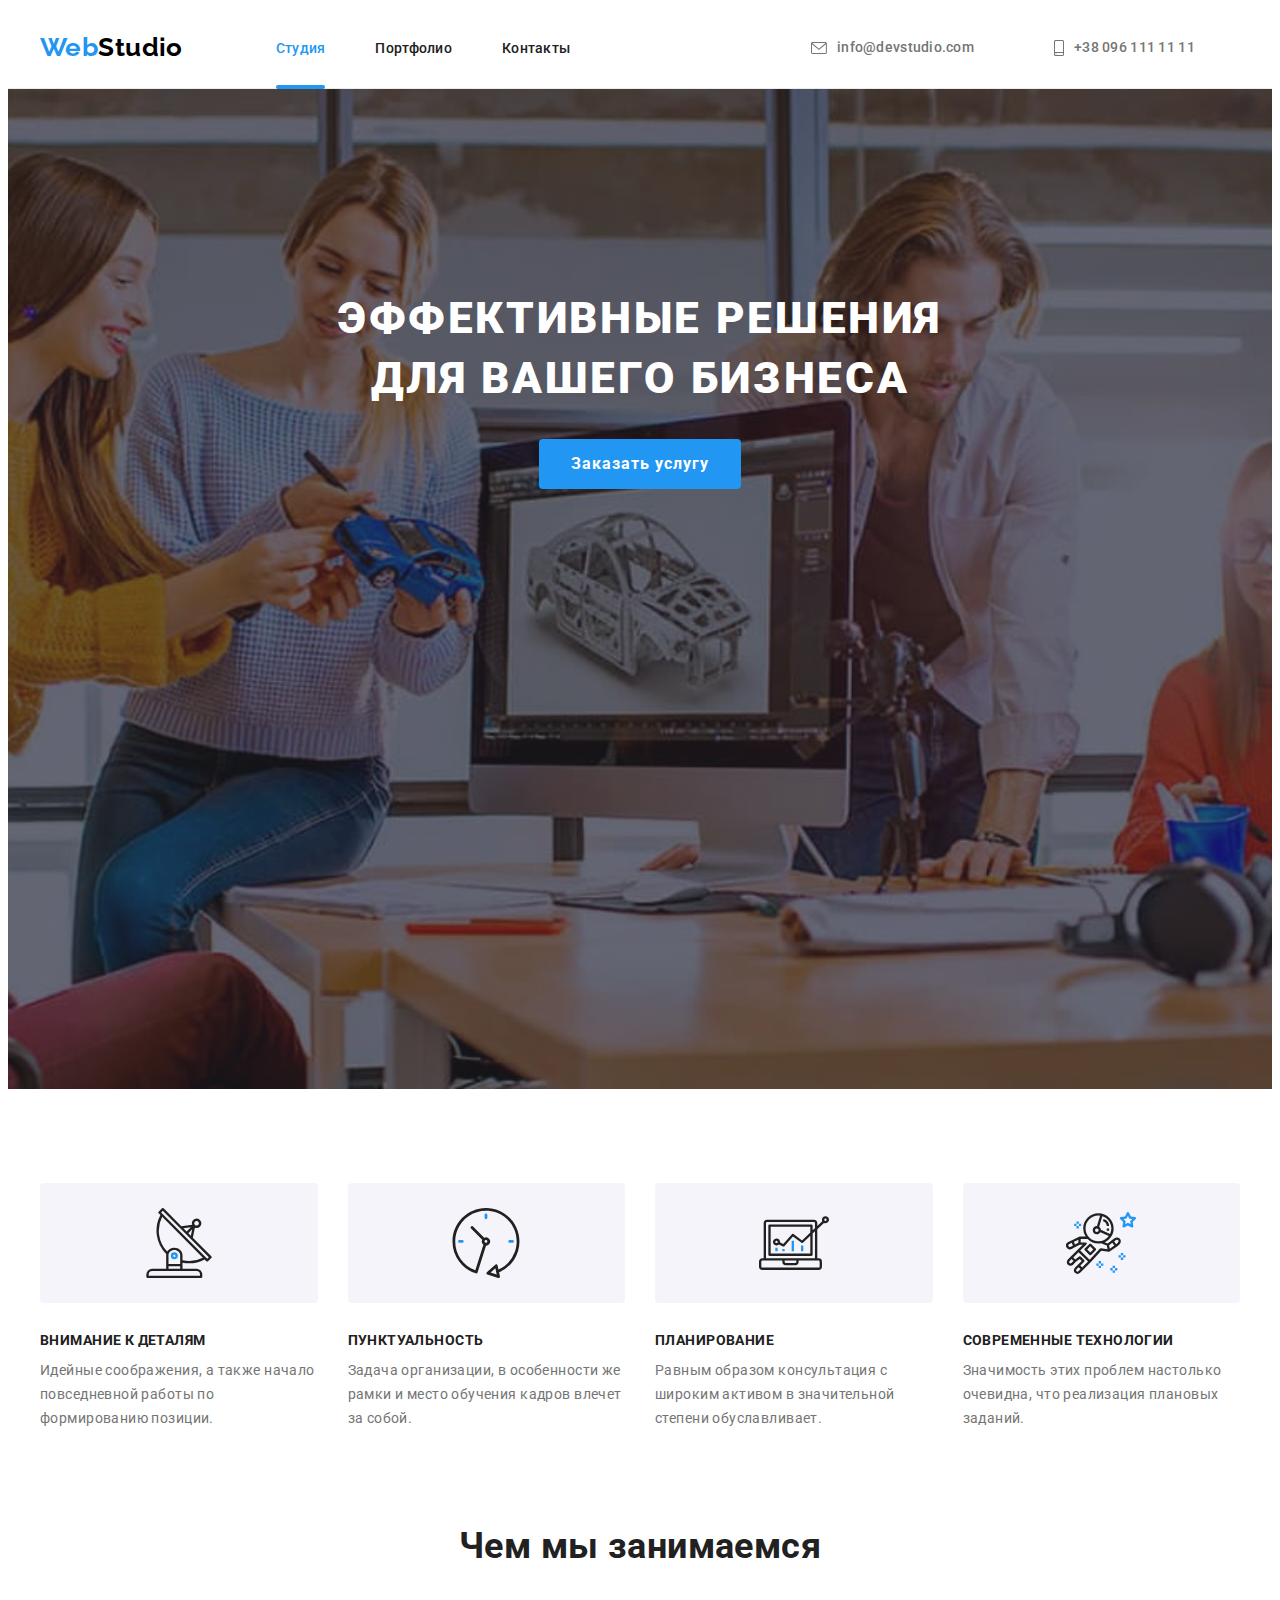
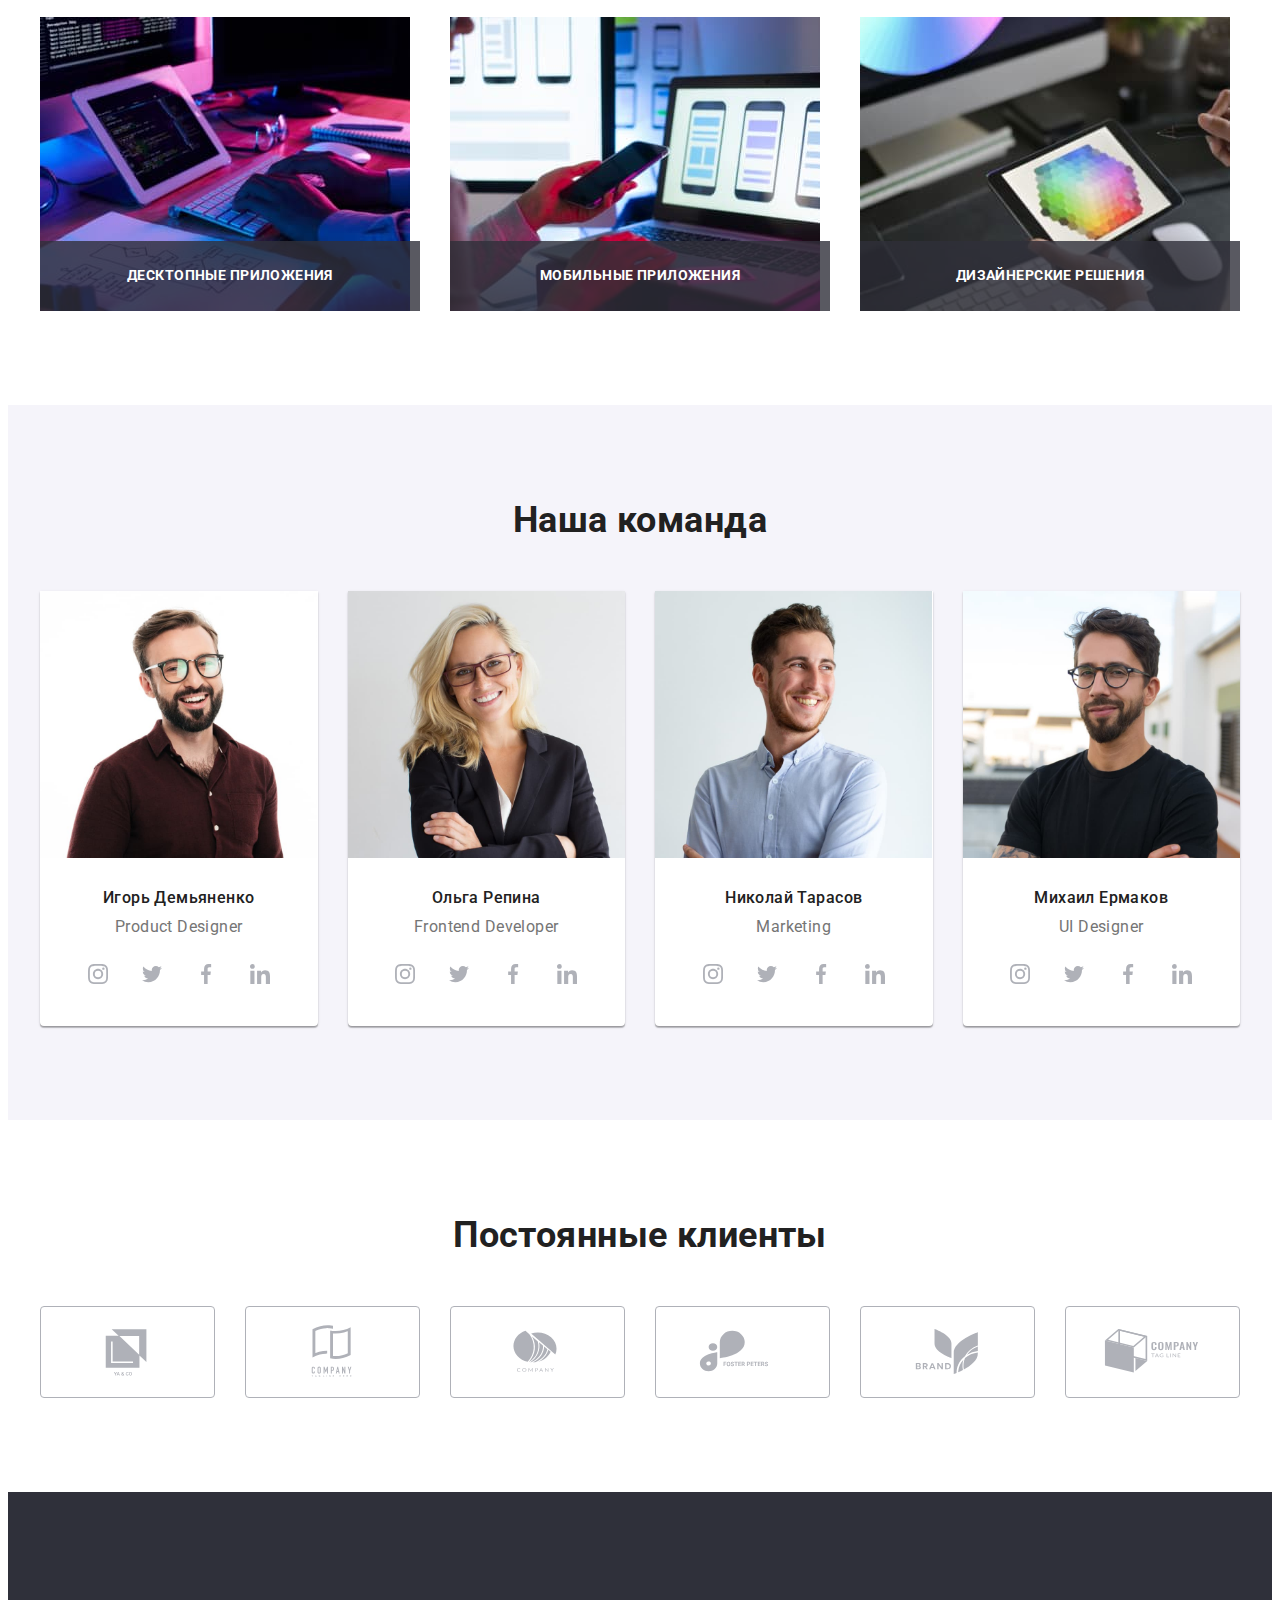
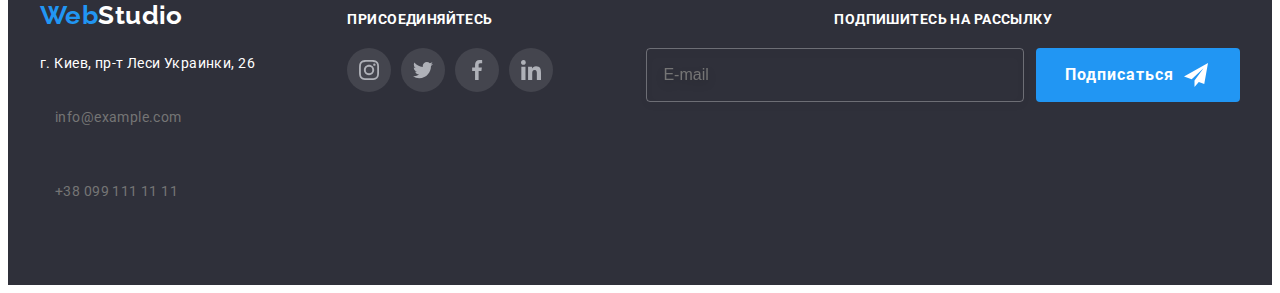
==== commit 197c2577: "add footer" ====
--- a/index.html
+++ b/index.html
@@ -72,10 +72,10 @@
                                 </li>
                             </ul>
                             <ul class="mob-social">
-                                <li><a href="" class="mob-social__link">Instagram</a></li>
-                                <li><a href="" class="mob-social__link">Twitter</a></li>
-                                <li><a href="" class="mob-social__link">Facebook</a></li>
-                                <li><a href="" class="mob-social__link">LinkedIn</a></li>
+                                <li class="mob-social__item"><a href="" class="mob-social__link">Instagram</a></li>
+                                <li class="mob-social__item"><a href="" class="mob-social__link">Twitter</a></li>
+                                <li class="mob-social__item"><a href="" class="mob-social__link">Facebook</a></li>
+                                <li class="mob-social__item"><a href="" class="mob-social__link">LinkedIn</a></li>
                             </ul>
                         </div>
                     </div>
@@ -483,7 +483,7 @@
 
     <!--Футер-->
 
-    <!-- <footer class="footer">
+    <footer class="footer">
         <section class="container container--footer">
             <div class="footer__address">
             <a href="./index.html" class="logo logo--white"><span class="logo logo--accent">Web</span>Studio</a>
@@ -556,7 +556,7 @@
                 </form>
             </div>
         </section>
-    </footer> -->
+    </footer>
 
     <!-- Модальное окно -->
 
--- a/css/main.css
+++ b/css/main.css
@@ -291,6 +291,7 @@
 .mob-social {
   display: flex;
   justify-content: flex-start;
+  margin-top: 64px;
 }
 
 .mob-social__link {
@@ -301,6 +302,12 @@
   letter-spacing: 0.02em;
   color: var(--accent-color);
   text-decoration: none;
+}
+
+.mob-social__item:not(:last-child) {
+  margin-right: 10px;
+  padding-right: 10px;
+  border-right: 1px solid rgba(33, 33, 33, 0.2);
 }
 
 @media screen and (min-width: 768px) {
@@ -599,7 +606,16 @@
 }
 
 .join {
-  margin-left: 70px;
+  margin-top: 60px;
+  text-align: center;
+}
+
+@media screen and (min-width: 768px) {
+  .join {
+    margin-top: 0;
+    text-align: left;
+    margin-left: 70px;
+  }
 }
 
 .join__title {
@@ -663,20 +679,39 @@
 }
 
 .sub {
-  margin-left: 93px;
+  text-align: center;
+  margin-top: 60px;
 }
 
 .sub__form {
   margin-top: 20px;
 }
 
-.sub__wrap {
-  display: -webkit-box;
-  display: -ms-flexbox;
-  display: flex;
-  -webkit-box-pack: center;
-  -ms-flex-pack: center;
-  justify-content: center;
+@media screen and (max-width: 767px) {
+  .sub__btn {
+    margin-left: auto;
+    margin-right: auto;
+    margin-top: 20px;
+  }
+}
+
+@media screen and (min-width: 768px) {
+  .sub {
+    margin-left: 93px;
+  }
+
+  .sub__wrap {
+    display: -webkit-box;
+    display: -ms-flexbox;
+    display: flex;
+    -webkit-box-pack: center;
+    -ms-flex-pack: center;
+    justify-content: center;
+  }
+
+  .sub__btn {
+    margin-left: 12px;
+  }
 }
 
 .sub__input {
@@ -700,7 +735,7 @@
   -webkit-box-align: center;
   -ms-flex-align: center;
   align-items: center;
-  margin-left: 12px;
+
   padding-left: 29px;
 }
 
@@ -1132,13 +1167,15 @@
   fill: currentColor;
 }
 
-.container--footer {
-  display: -webkit-box;
-  display: -ms-flexbox;
-  display: flex;
-  -webkit-box-align: baseline;
-  -ms-flex-align: baseline;
-  align-items: baseline;
+@media screen and (min-width: 768px) {
+  .container--footer {
+    display: -webkit-box;
+    display: -ms-flexbox;
+    display: flex;
+    -webkit-box-align: baseline;
+    -ms-flex-align: baseline;
+    align-items: baseline;
+  }
 }
 
 .footer {
@@ -1151,6 +1188,11 @@
   -webkit-box-flex: 1;
   -ms-flex-positive: 1;
   flex-grow: 1;
+}
+@media screen and (max-width: 767px) {
+  .footer__address {
+    text-align: center;
+  }
 }
 
 .address {
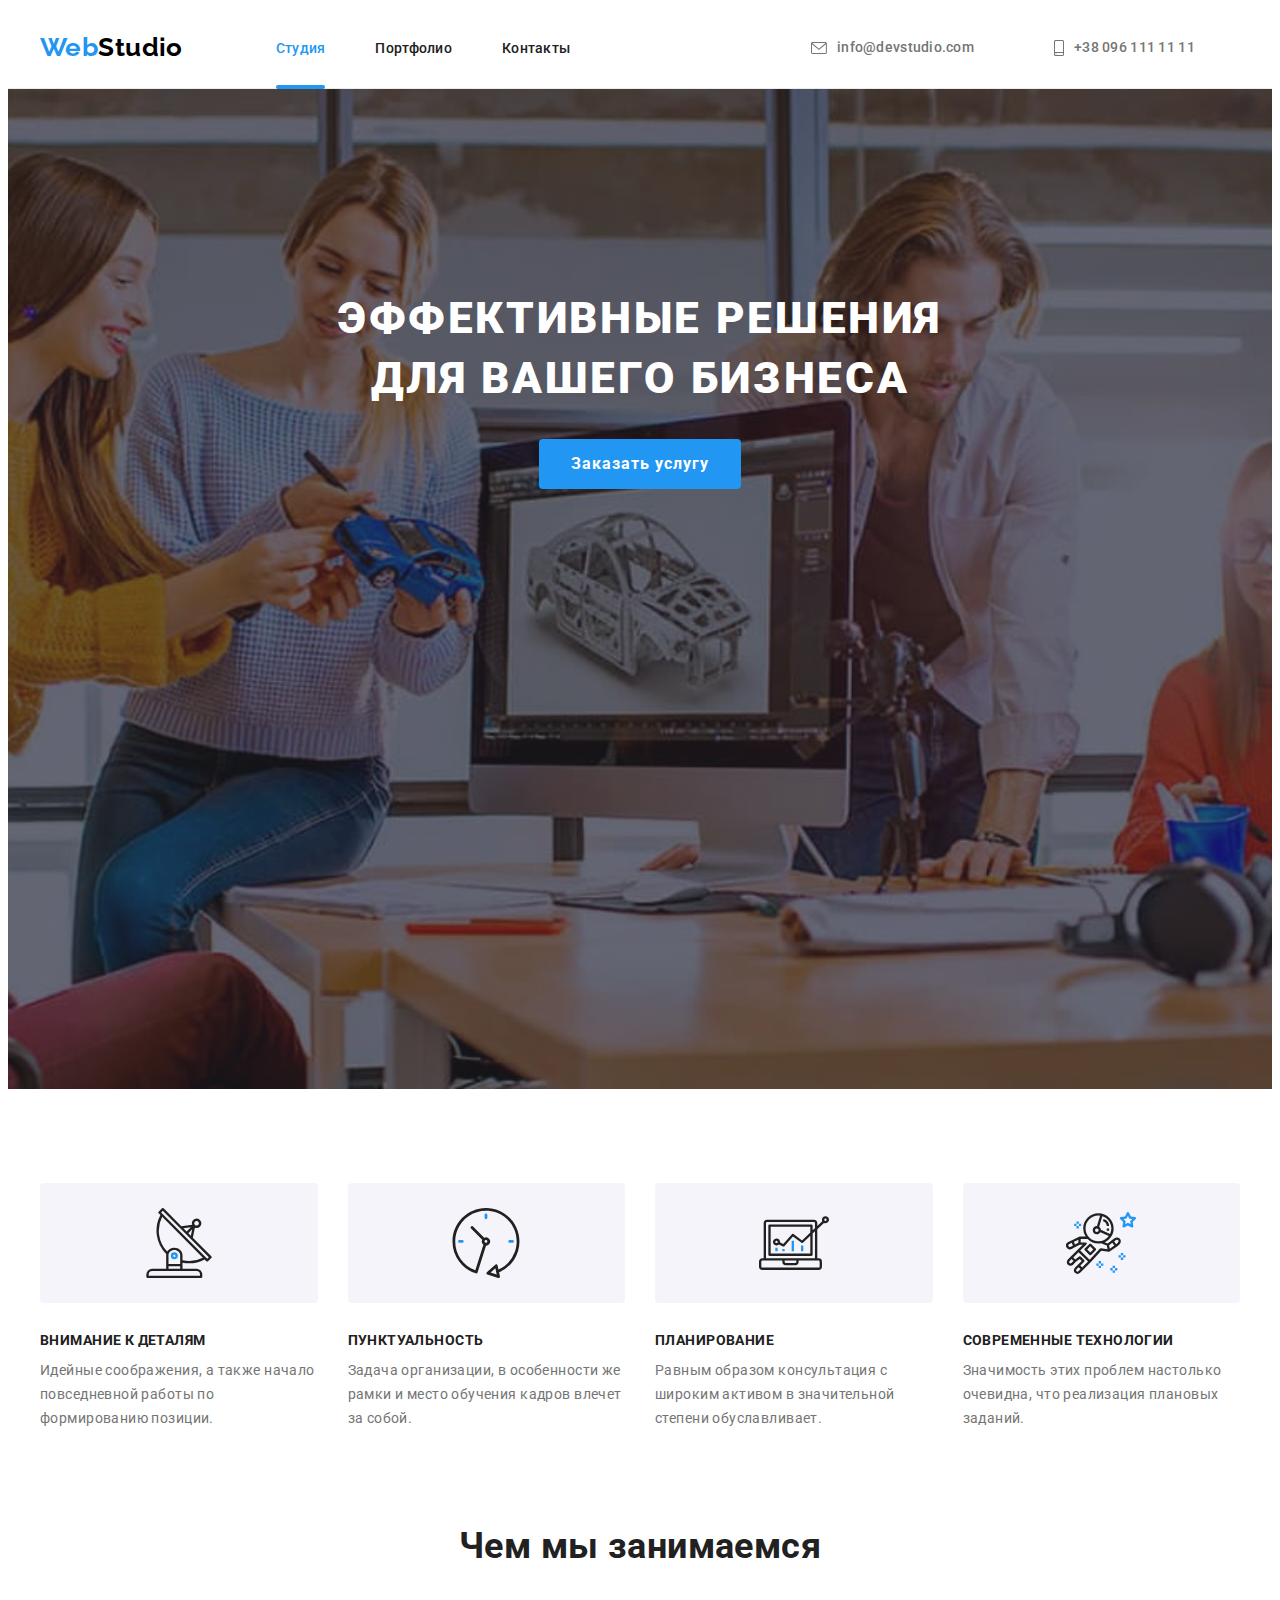
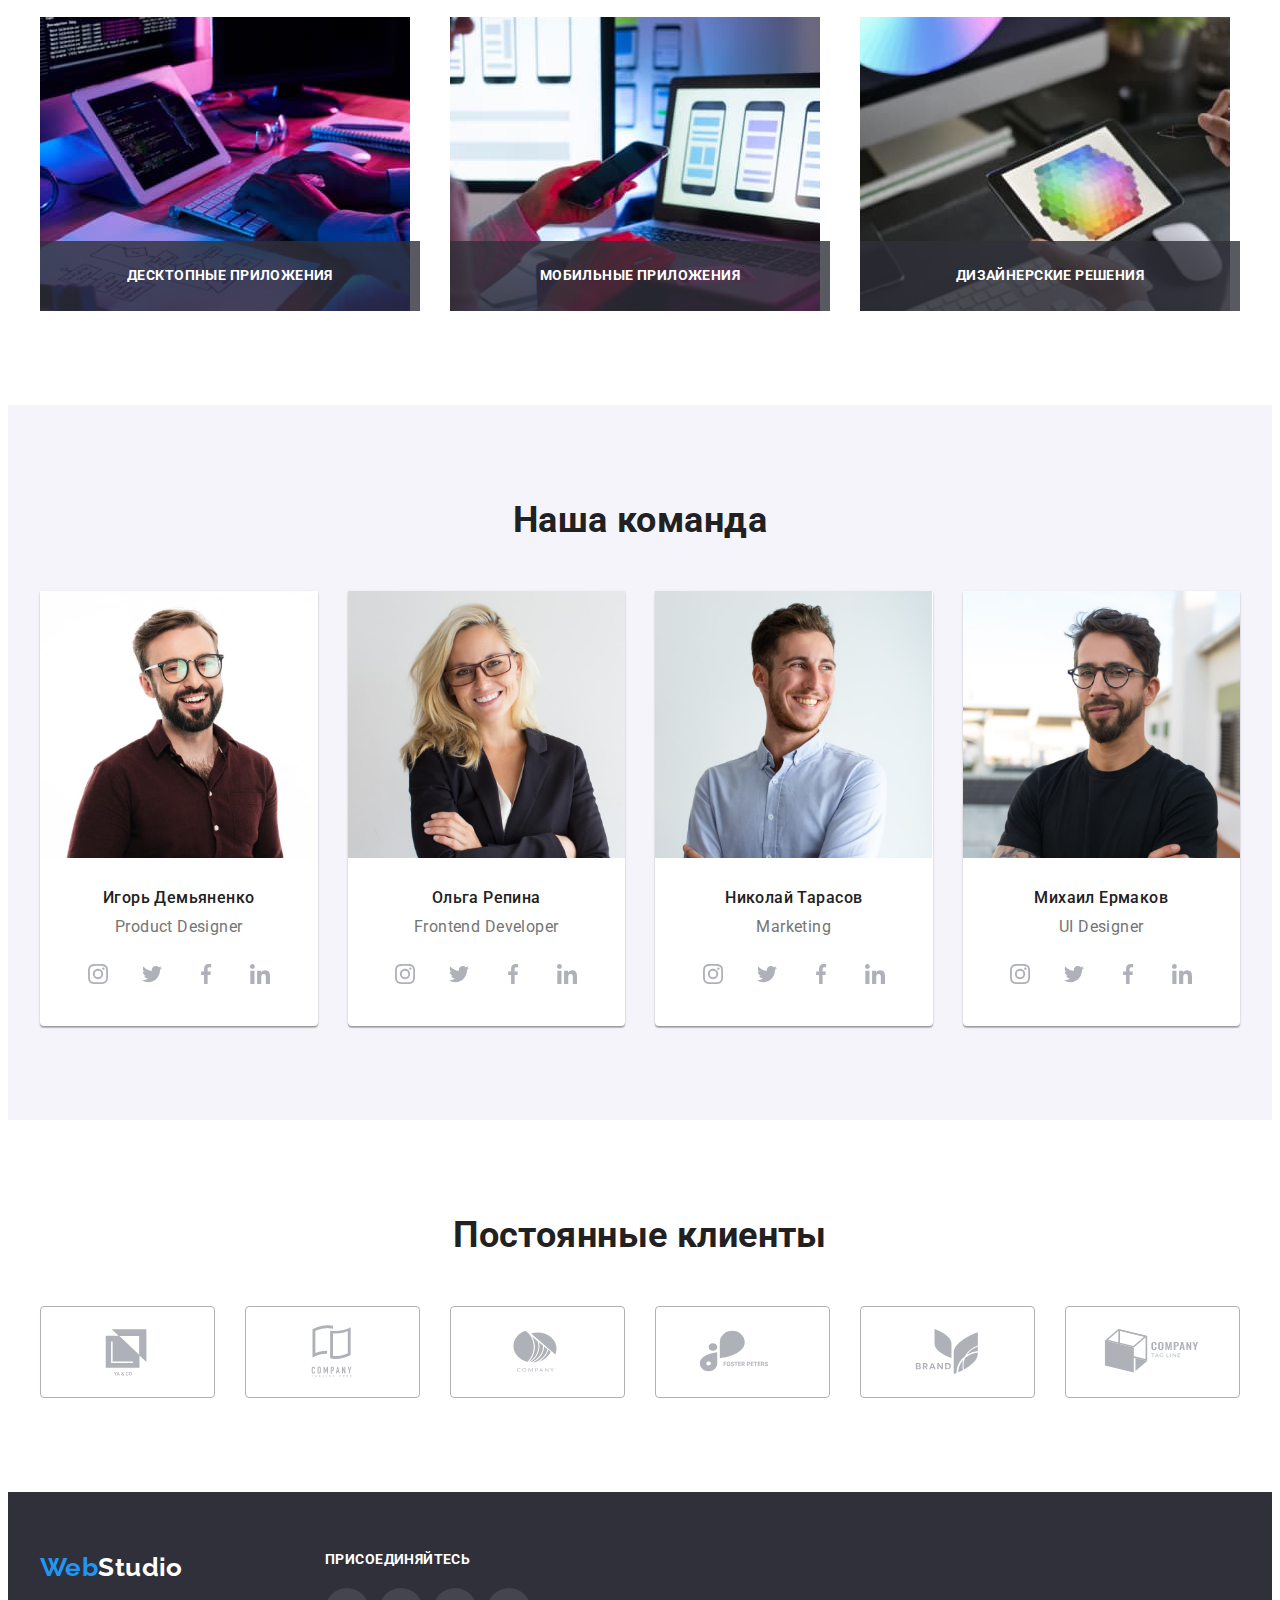
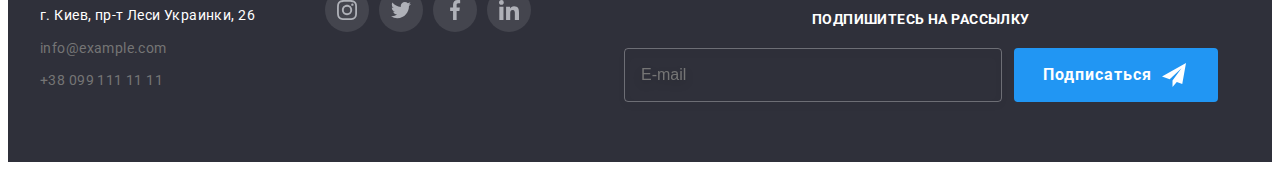
==== commit d27a49ce: "add modal" ====
--- a/index.html
+++ b/index.html
@@ -485,75 +485,74 @@
 
     <footer class="footer">
         <section class="container container--footer">
-            <div class="footer__address">
-            <a href="./index.html" class="logo logo--white"><span class="logo logo--accent">Web</span>Studio</a>
-            <address class="address__page">
-                <ul class="address">
-                    <li class="address__item">
-                        <a href="https://goo.gl/maps/abhT5cTDyqeb4DfZ7" target="_blank" rel="noopener noreferrer" class="location link">г. Киев,
-                            пр-т Леси Украинки, 26</a>
+            <div class="footer-top">
+                <div class="footer__address">
+                    <a href="./index.html" class="logo logo--white"><span class="logo logo--accent">Web</span>Studio</a>
+                    <address class="address__page">
+                        <ul class="address">
+                            <li class="address__item">
+                                <a href="https://goo.gl/maps/abhT5cTDyqeb4DfZ7" target="_blank" rel="noopener noreferrer"
+                                    class="location link">г. Киев,
+                                    пр-т Леси Украинки, 26</a>
+                            </li>
+                            <li class="address__item">
+                                <a href="mailto:info@example.com" class="contacts__link contacts__link-address">info@example.com</a>
+                            </li>
+                            <li class="address__item">
+                                <a href="tel:+380991111111" class="contacts__link contacts__link-address">+38 099 111 11 11</a>
+                            </li>
+                        </ul>
+                    </address>
+                </div>
+                <div class="join">
+                    <h3 class="join__title">присоединяйтесь</h3>
+                    <ul class="socials socials--margin">
+                        <li class="socials__item ">
+                            <a href="" class="socials__link">
+                                <svg class="socials__icon" width="20px" height="20px">
+                                    <use href="images/icons.svg#icon-instagram"></use>
+                                </svg>
+                            </a>
                         </li>
-                    <li class="address__item">
-                        <a href="mailto:info@example.com" class="contacts__link contacts__link-address">info@example.com</a>
-                    </li>
-                    <li class="address__item">
-                        <a href="tel:+380991111111" class="contacts__link contacts__link-address">+38 099 111 11 11</a>
-                    </li>
-                </ul>
-            </address>
-            </div>
-            <div class="join">
-                <h3 class="join__title">присоединяйтесь</h3>
-                <ul class="socials socials--margin">
-                    <li class="socials__item ">
-                        <a href="" class="socials__link">
-                            <svg class="socials__icon" width="20px" height="20px">
-                                <use href="images/icons.svg#icon-instagram"></use>
-                            </svg>
-                        </a>
-                    </li>
-                    <li class="socials__item ">
-                        <a href="" class="socials__link">
-                            <svg class="socials__icon" width="20px" height="20px">
-                                <use href="images/icons.svg#icon-twitter"></use>
-                            </svg>
-                        </a>
-                    </li>
-                    <li class="socials__item ">
-                        <a href="" class="socials__link">
-                            <svg class="socials__icon" width="20px" height="20px">
-                                <use href="images/icons.svg#icon-facebook"></use>
-                            </svg>
-                        </a>
-                    </li>
-                    <li class="socials__item ">
-                        <a href="" class="socials__link">
-                            <svg class="socials__icon" width="20px" height="20px">
-                                <use href="images/icons.svg#icon-linkedin"></use>
-                            </svg>
-                        </a>
-                    </li>
-                </ul>
-            </div>
-            <div class="sub">
-                <h3 class="join__title">Подпишитесь на рассылку</h3>
-                <form class="sub__form">
-                    <div class="sub__wrap">
-                        <label for="user-email"></label>
-                        <input 
-                            type="text" 
-                            name="user-email" 
-                            id="user-email"
-                            class="sub__input"
-                            placeholder="E-mail"
-                            required>
-                        <button class="button sub__btn"><span>Подписаться</span>
-                            <svg width="24px" height="24px" class="sub__icon">
-                                <use href="./images/icons.svg#icon-send"></use>
-                            </svg>
-                        </button>
-                    </div>
-                </form>
+                        <li class="socials__item ">
+                            <a href="" class="socials__link">
+                                <svg class="socials__icon" width="20px" height="20px">
+                                    <use href="images/icons.svg#icon-twitter"></use>
+                                </svg>
+                            </a>
+                        </li>
+                        <li class="socials__item ">
+                            <a href="" class="socials__link">
+                                <svg class="socials__icon" width="20px" height="20px">
+                                    <use href="images/icons.svg#icon-facebook"></use>
+                                </svg>
+                            </a>
+                        </li>
+                        <li class="socials__item ">
+                            <a href="" class="socials__link">
+                                <svg class="socials__icon" width="20px" height="20px">
+                                    <use href="images/icons.svg#icon-linkedin"></use>
+                                </svg>
+                            </a>
+                        </li>
+                    </ul>
+                </div>
+            </div>
+            <div class="footer-bottom">
+                <div class="sub">
+                    <h3 class="join__title">Подпишитесь на рассылку</h3>
+                    <form class="sub__form">
+                        <div class="sub__wrap">
+                            <label for="user-email"></label>
+                            <input type="text" name="user-email" id="user-email" class="sub__input" placeholder="E-mail" required>
+                            <button class="button sub__btn"><span>Подписаться</span>
+                                <svg width="24px" height="24px" class="sub__icon">
+                                    <use href="./images/icons.svg#icon-send"></use>
+                                </svg>
+                            </button>
+                        </div>
+                    </form>
+                </div>
             </div>
         </section>
     </footer>
--- a/css/main.css
+++ b/css/main.css
@@ -232,10 +232,6 @@
   text-decoration: none;
 }
 
-.contacts__link-address {
-  padding: 0;
-}
-
 .contacts__link:hover,
 .contacts__link:focus {
   color: var(--accent-color);
@@ -286,6 +282,10 @@
   .contacts__item + .contacts__item {
     margin-left: 50px;
   }
+}
+
+.contacts__link-address {
+  padding: 0;
 }
 
 .mob-social {
@@ -518,6 +518,17 @@
 .modal__check:focus + .modal__check-text > .modal__check-span {
   outline: 2px solid var(--accent-color);
   border: none;
+}
+
+@media screen and (max-width: 1199px) {
+  .modal {
+    width: 450px;
+  }
+  .modal__check-text {
+    font-size: 12px;
+    line-height: 14px;
+    letter-spacing: 0.03em;
+  }
 }
 
 .section {
@@ -687,7 +698,7 @@
   margin-top: 20px;
 }
 
-@media screen and (max-width: 767px) {
+@media screen and (max-width: 1199px) {
   .sub__btn {
     margin-left: auto;
     margin-right: auto;
@@ -695,7 +706,7 @@
   }
 }
 
-@media screen and (min-width: 768px) {
+@media screen and (min-width: 1200px) {
   .sub {
     margin-left: 93px;
   }
@@ -738,13 +749,32 @@
 
   padding-left: 29px;
 }
-
+@media screen and (min-width: 768px) and (max-width: 1199px) {
+  .container--footer {
+    display: flex;
+    flex-direction: column;
+    align-items: center;
+  }
+  .footer-top {
+    display: flex;
+  }
+}
+
+@media screen and (min-width: 1200px) {
+  .container--footer {
+    display: flex;
+  }
+  .footer-top {
+    display: flex;
+  }
+}
 .sub__icon {
   margin-left: 10px;
 }
 
 @media screen and (max-width: 767px) {
   .mobile-menu {
+    z-index: 1;
     position: fixed;
     top: 0;
     left: 0;
@@ -1167,14 +1197,13 @@
   fill: currentColor;
 }
 
-@media screen and (min-width: 768px) {
+@media screen and (min-width: 768px) and (max-width: 1199px) {
   .container--footer {
     display: -webkit-box;
     display: -ms-flexbox;
     display: flex;
     -webkit-box-align: baseline;
     -ms-flex-align: baseline;
-    align-items: baseline;
   }
 }
 
@@ -1193,8 +1222,15 @@
   .footer__address {
     text-align: center;
   }
-}
-
+  .address {
+    display: flex;
+    flex-direction: column;
+    align-items: center;
+  }
+  .container--footer {
+    align-items: baseline;
+  }
+}
 .address {
   font-size: 14px;
   line-height: 1.71;
